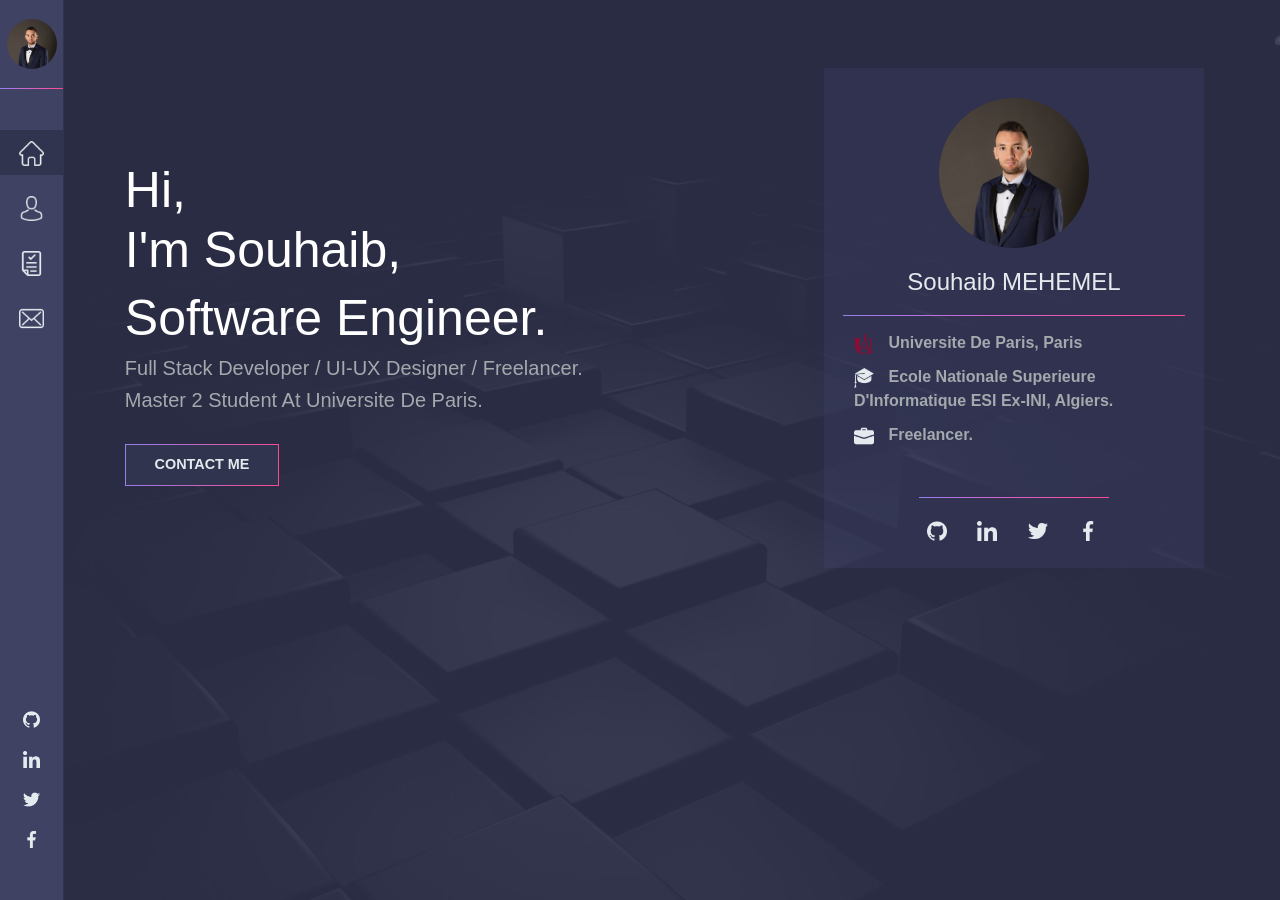
==== index.html @ 2b105e44 "commit new version" ====
<!DOCTYPE html>
<html lang="en">
<head>
    <meta charset="UTF-8">
    <meta name="viewport" content="width=device-width, initial-scale=1, shrink-to-fit=no">
    <title>Souhaib Mehemel</title>
    <link rel = "icon" type = "image/png" href = "/img/icons/www.png">
    <!-- For apple devices -->
    <link rel = "apple-touch-icon" type = "image/png" href = "/img/icons/www.png"/>
    <link rel="stylesheet" href="https://stackpath.bootstrapcdn.com/bootstrap/4.5.0/css/bootstrap.min.css" integrity="sha384-9aIt2nRpC12Uk9gS9baDl411NQApFmC26EwAOH8WgZl5MYYxFfc+NcPb1dKGj7Sk" crossorigin="anonymous">
    <link rel="stylesheet" href="https://stackpath.bootstrapcdn.com/font-awesome/4.7.0/css/font-awesome.min.css"/>
    <link rel="stylesheet" type="text/css" href="css/style.css"/>
    <script type="text/javascript">
        //location.href=location.href+'/#first';
        var currentURL = window.location.pathname+'#home';
        //Redirect to the current URL.
        window.location.href = currentURL;
    </script>
</head>
<body>
<div class="phone_navbar">
    <nav class="navbar navbar-expand-md navbar-dark phone_navbar_container">
        <a href="#home" class="navbar-brand">Souhaib</a>
        <button type="button" class="navbar-toggler" data-toggle="collapse" data-target="#navbarCollapse" style="border-color: #C3C9CD" >
            <span class="navbar-toggler-icon" ></span>
        </button>

        <div class="collapse navbar-collapse" id="navbarCollapse">
            <div class="navbar-nav">
                <a href="#home" class="nav-item nav-link">Home</a>
                <a href="#resume" class="nav-item nav-link">Resume</a>
                <a href="#blog" style="display: none;" class="nav-item nav-link">Blog</a>
                <a href="#contact" class="nav-item nav-link">Contact</a>
            </div>
        </div>
    </nav>
</div>

<div class="nav ">
    <div id="myImage"></div>
    <div class="ligne"></div>
    <ul style="width: 100%">
        <li class="li"><a href="#home"><img src="img/icons/home-run.png" height="25" width="25"><b>HOME</b></a></li>
        <li class="li"><a href="#skills"><img src="img/icons/user.png" height="25" width="25"><b>SKILLS</b></a></li>
        <li class="li"><a href="#resume"><img src="img/icons/resume.png" height="25" width="25"><b>RESUME</b></a></li>
        <li class="li" style="display: none;"><a href="#blog"><img src="img/icons/blog.png" height="25" width="25"><b>BLOG</b></a></li>
        <li class="li"><a href="#contact"><img src="img/icons/mail.png" height="25" width="25"><b>CONTACT</b></a></li>
    </ul>
    <ul id="socialContact">
        <li><img onclick="location.href='https://github.com/SOUHAIBMEHEMEL'" src="img/icons/github-image.png" height="17" width="17"></li>
        <li><img onclick="location.href='https://dz.linkedin.com/in/souhaib-mehemel-0737b2155'" src="img/icons/linkedin.png" height="17" width="17"></li>
        <li><img onclick="location.href='https://twitter.com/SMehemel'" src="img/icons/twitter.png" height="17" width="17"></li>
        <li><img onclick="location.href='https://www.facebook.com/profile.php?id=100007681172673'" src="img/icons/facebook.png" height="17" width="17"></li>
    </ul>
</div>

<div class= 'mycontainer'>
    <section id= 'home'>
        <div class="sectionContainer">
            <div class="container firstRow">
                <div class="row">
                    <div class="col-md-12 col-lg-8 introduction">
                        <h1 style="text-transform:capitalize;">Hi,<br>I'm Souhaib,</h1>
                        <h1 style="text-transform:capitalize;">software engineer.</h1>
                        <h5 style="text-transform:capitalize;">full stack developer / UI-UX designer / freelancer.</h5>
                        <h5 style="text-transform:capitalize;">Master 2 Student at Universite de paris.</h5>
                        <br>
                        <button class="button" onclick="location.href= '#contact'"><b>CONTACT ME</b></button>
                    </div>
                    <div class="col-md-12 col-lg-4 introCard">
                        <div class="introCardContent">
                            <div id="myImage1"></div>
                            <div class="cardRow">
                                <h4 style="text-transform:capitalize; text-align: center;margin-top: 20px;">Souhaib MEHEMEL</h4>
                            </div>
                            <div class="ligne1"></div>
                            <ul style="color: #A3A9AD; text-transform:capitalize; padding-top: 25px; list-style-type: none">
                                <li style="margin-top: 1px"><img src="img/icons/u-paris.png" height="20" width="20">
                                    <b style="margin-left: 10px">Universite De Paris, Paris</b>
                                </li>
                                <li style="margin-top: 10px"><img src="img/icons/university.png" height="20" width="20">
                                    <b style="margin-left: 10px">Ecole Nationale Superieure d'Informatique ESI ex-INI, Algiers.</b>
                                </li>
                                <li style="margin-top: 10px"><img src="img/icons/work.png" height="20" width="20">
                                    <b style="margin-left: 10px">freelancer.</b>
                                </li>
                            </ul>
                            <div class="ligne1" style="position: absolute; bottom: 70px; width: 50%; left: 25%"></div>
                            <div class="contactMe">
                                <div style="width: 200px; margin: auto;">
                                    <div><img onclick="location.href='https://github.com/SOUHAIBMEHEMEL'" class="contacticon" src="img/icons/github-image.png" height="20" width="20"></div>
                                    <div><img onclick="location.href='https://dz.linkedin.com/in/souhaib-mehemel-0737b2155'" class="contacticon" src="img/icons/linkedin.png" height="20" width="20"></div>
                                    <div><img onclick="location.href='https://twitter.com/SMehemel'" class="contacticon" src="img/icons/twitter.png" height="20" width="20"></div>
                                    <div><img onclick="location.href='https://www.facebook.com/profile.php?id=100007681172673'" class="contacticon" src="img/icons/facebook.png" height="20" width="20"></div>
                                </div>
                            </div>
                        </div>
                    </div>
                </div>
            </div>
        </div>
    </section>

    <section id= 'skills'>
        <div class="sectionContainer">
            <div class="skills_animation" style="display: none;">
                <div style="left: 16%; padding-left: 5%; padding-top: 13%">
                    <div class="stage" style="width: 120px; height: 120px;">
                        <div class="webdev cubespinner">
                            <div class="face1"><div></div></div>
                            <div class="face2"><div></div></div>
                            <div class="face3"><div></div></div>
                            <div class="face4"><div></div></div>
                            <div class="face5"><div></div></div>
                            <div class="face6"><div></div></div>
                        </div>
                    </div>
                </div>
                <div style="left: 40%;padding-left: 5%; padding-top: 8%">
                    <div class="stage" style="width: 120px; height: 120px;">
                        <div class="programming_languages cubespinner">
                            <div class="face1"><div></div></div>
                            <div class="face2"><div></div></div>
                            <div class="face3"><div></div></div>
                            <div class="face4"><div></div></div>
                            <div class="face5"><div></div></div>
                            <div class="face6"><div></div></div>
                        </div>
                    </div>
                </div>
                <div style="left: 64%; padding-left: 5%; padding-top: 13%">
                    <div class="stage" style="width: 120px; height: 120px;">
                        <div class="design cubespinner">
                            <div class="face1"><div></div></div>
                            <div class="face2"><div></div></div>
                            <div class="face3"><div></div></div>
                            <div class="face4"><div></div></div>
                            <div class="face5"><div></div></div>
                            <div class="face6"><div></div></div>
                        </div>
                    </div>
                </div>
            </div>
            <div class="wrapper_skills">
                <div class="container_skills" id="c0">
                    <div class="story">
                        <h4>Programming Skills</h4>
                        <div>
                            <ul>
                                <li>
                                    <h6>Mobile App Development</h6>
                                </li>
                                <li>
                                    <img class="img" src="img/languages/java_1.png" height="20" width="20">
                                    <a style="margin-left: 10px">Java</a>
                                </li>
                                <li>
                                    <img src="img/languages/kotlin_1.png" height="20" width="20">
                                    <a style="margin-left: 10px">Kotlin</a>
                                </li>
                                <li>
                                    <img src="img/languages/flutter.png" height="20" width="20">
                                    <a style="margin-left: 10px">Flutter</a>
                                </li>
                                <li>
                                    <h6>Desktop App Development</h6>
                                </li>
                                <li>
                                    <img src="img/languages/java_1.png" height="20" width="20">
                                    <a style="margin-left: 10px">Java/Java EE</a>
                                </li>
                                <li>
                                    <img src="img/languages/electron.png" height="20" width="20">
                                    <a style="margin-left: 10px">Electron FW</a>
                                </li>
                                <li>
                                    <h6>Machine Learning</h6>
                                </li>
                                <li>
                                    <img src="img/languages/python.png" height="20" width="20">
                                    <a style="margin-left: 10px">Python</a>
                                </li>
                                <li>
                                    <img src="img/languages/R_logo.png" height="20" width="20">
                                    <a style="margin-left: 10px">R-language</a>
                                </li>
                                <li>
                                    <h6>Problem Solving</h6>
                                </li>
                                <li>
                                    <img src="img/languages/c.png" height="20" width="20">
                                    <a style="margin-left: 10px">C-language</a>
                                </li>
                            </ul>
                        </div>
                        <div>
                            <ul>
                                <li class="title_h5">
                                    <h6>Frontend</h6>
                                </li>
                                <li>
                                    <img class="img" src="img/icons/star(1).png" height="16" width="16">
                                    <img class="img" src="img/icons/star(1).png" height="16" width="16">
                                    <img class="img" src="img/icons/star(1).png" height="16" width="16">
                                    <img class="img" src="img/icons/star(1).png" height="16" width="16">
                                    <img class="img" src="img/icons/star(2).png" height="16" width="16">
                                </li>
                                <li>
                                    <img class="img" src="img/icons/star(1).png" height="16" width="16">
                                    <img class="img" src="img/icons/star(1).png" height="16" width="16">
                                    <img class="img" src="img/icons/star(1).png" height="16" width="16">
                                    <img class="img" src="img/icons/star(2).png" height="16" width="16">
                                    <img class="img" src="img/icons/star(2).png" height="16" width="16">
                                </li>
                                <li>
                                    <img class="img" src="img/icons/star(1).png" height="16" width="16">
                                    <img class="img" src="img/icons/star(2).png" height="16" width="16">
                                    <img class="img" src="img/icons/star(2).png" height="16" width="16">
                                    <img class="img" src="img/icons/star(2).png" height="16" width="16">
                                    <img class="img" src="img/icons/star(2).png" height="16" width="16">
                                </li>
                                <li class="title_h6">
                                    <h6>Desktop</h6>
                                </li>
                                <li>
                                    <img class="img" src="img/icons/star(1).png" height="16" width="16">
                                    <img class="img" src="img/icons/star(1).png" height="16" width="16">
                                    <img class="img" src="img/icons/star(1).png" height="16" width="16">
                                    <img class="img" src="img/icons/star(1).png" height="16" width="16">
                                    <img class="img" src="img/icons/star(2).png" height="16" width="16">
                                </li>
                                <li>
                                    <img class="img" src="img/icons/star(1).png" height="16" width="16">
                                    <img class="img" src="img/icons/star(1).png" height="16" width="16">
                                    <img class="img" src="img/icons/star(1).png" height="16" width="16">
                                    <img class="img" src="img/icons/star(1).png" height="16" width="16">
                                    <img class="img" src="img/icons/star(2).png" height="16" width="16">
                                </li>
                                <li class="title_h6">
                                    <h6>Backend</h6>
                                </li>
                                <li>
                                    <img class="img" src="img/icons/star(1).png" height="16" width="16">
                                    <img class="img" src="img/icons/star(1).png" height="16" width="16">
                                    <img class="img" src="img/icons/star(1).png" height="16" width="16">
                                    <img class="img" src="img/icons/star(1).png" height="16" width="16">
                                    <img class="img" src="img/icons/star(2).png" height="16" width="16">
                                </li>
                                <li>
                                    <img class="img" src="img/icons/star(1).png" height="16" width="16">
                                    <img class="img" src="img/icons/star(1).png" height="16" width="16">
                                    <img class="img" src="img/icons/star(1).png" height="16" width="16">
                                    <img class="img" src="img/icons/star(2).png" height="16" width="16">
                                    <img class="img" src="img/icons/star(2).png" height="16" width="16">
                                </li>
                                <li class="title_h6">
                                    <h6>Frontend</h6>
                                </li>
                                <li>
                                    <img class="img" src="img/icons/star(1).png" height="16" width="16">
                                    <img class="img" src="img/icons/star(1).png" height="16" width="16">
                                    <img class="img" src="img/icons/star(1).png" height="16" width="16">
                                    <img class="img" src="img/icons/star(1).png" height="16" width="16">
                                    <img class="img" src="img/icons/star(1).png" height="16" width="16">
                                </li>
                            </ul>
                        </div>
                    </div>
                </div>
                <div class="container_skills" id="c1">
                    <div class="story">
                        <h4>DevOps</h4>
                        <div>
                            <ul>
                                <li>
                                    <h6>Unit Tests</h6>
                                </li>
                                <li>
                                    <img class="img" src="img/languages/junit.png" height="20" width="20">
                                    <a style="margin-left: 10px">JUnit</a>
                                </li>
                                <li>
                                    <h6>CI/CD</h6>
                                </li>
                                <li>
                                    <img src="img/icons/github-image.png" height="20" width="20">
                                    <a style="margin-left: 10px">Github</a>
                                </li>
                                <li>
                                    <img src="img/languages/Selenium_Logo.png" height="20" width="20">
                                    <a style="margin-left: 10px">Selenium</a>
                                </li>
                                <li>
                                    <img src="img/languages/jenkins.png" height="20" width="20">
                                    <a style="margin-left: 10px">Jenkins</a>
                                </li>
                            </ul>
                        </div>
                        <div>
                            <ul>
                                <li class="title_h5">
                                    <h6>Frontend</h6>
                                </li>
                                <li>
                                    <img class="img" src="img/icons/star(1).png" height="16" width="16">
                                    <img class="img" src="img/icons/star(1).png" height="16" width="16">
                                    <img class="img" src="img/icons/star(1).png" height="16" width="16">
                                    <img class="img" src="img/icons/star(1).png" height="16" width="16">
                                    <img class="img" src="img/icons/star(2).png" height="16" width="16">
                                </li>
                                <li class="title_h6">
                                    <h6>Frontend</h6>
                                </li>
                                <li>
                                    <img class="img" src="img/icons/star(1).png" height="16" width="16">
                                    <img class="img" src="img/icons/star(1).png" height="16" width="16">
                                    <img class="img" src="img/icons/star(1).png" height="16" width="16">
                                    <img class="img" src="img/icons/star(1).png" height="16" width="16">
                                    <img class="img" src="img/icons/star(2).png" height="16" width="16">
                                </li>
                                <li>
                                    <img class="img" src="img/icons/star(1).png" height="16" width="16">
                                    <img class="img" src="img/icons/star(1).png" height="16" width="16">
                                    <img class="img" src="img/icons/star(2).png" height="16" width="16">
                                    <img class="img" src="img/icons/star(2).png" height="16" width="16">
                                    <img class="img" src="img/icons/star(2).png" height="16" width="16">
                                </li>
                                <li>
                                    <img class="img" src="img/icons/star(1).png" height="16" width="16">
                                    <img class="img" src="img/icons/star(1).png" height="16" width="16">
                                    <img class="img" src="img/icons/star(2).png" height="16" width="16">
                                    <img class="img" src="img/icons/star(2).png" height="16" width="16">
                                    <img class="img" src="img/icons/star(2).png" height="16" width="16">
                                </li>
                            </ul>
                        </div>
                    </div>
                </div>
                <div class="container_skills" id="c2">
                    <div class="story">
                        <h4>Web Development</h4>
                        <div>
                            <ul>
                                <li>
                                    <h5>Frontend</h5>
                                </li>
                                <li>
                                    <img class="img" src="img/languages/html.png" height="20" width="20">
                                    <a style="margin-left: 10px">HTML</a>
                                </li>
                                <li>
                                    <img src="img/languages/CSS3_logo_and_wordmark.svg.png" height="20" width="20">
                                    <a style="margin-left: 10px">CSS</a>
                                </li>
                                <li>
                                    <img src="img/languages/javascript.png" height="20" width="20">
                                    <a style="margin-left: 10px">JavaScript</a>
                                </li>
                                <li>
                                    <h6>Frameworks</h6>
                                </li>
                                <li>
                                    <img src="img/languages/react_1.png" height="20" width="20">
                                    <a style="margin-left: 10px">ReactJs</a>
                                </li>
                                <li class="backend_title">
                                    <h5>Backend</h5>
                                </li>
                                <li>
                                    <img src="img/languages/django.png" height="20" width="20">
                                    <a style="margin-left: 10px">Django</a>
                                </li>
                                <li>
                                    <img src="img/languages/php.png" height="20" width="20">
                                    <a style="margin-left: 10px">PHP/MySQL</a>
                                </li>
                                <li>
                                    <img src="img/languages/firebase.png" height="20" width="20">
                                    <a style="margin-left: 10px">Firebase</a>
                                </li>
                            </ul>
                        </div>
                        <div>
                            <ul>
                                <li class="title_h5">
                                    <h5>Frontend</h5>
                                </li>
                                <li>
                                    <img class="img" src="img/icons/star(1).png" height="16" width="16">
                                    <img class="img" src="img/icons/star(1).png" height="16" width="16">
                                    <img class="img" src="img/icons/star(1).png" height="16" width="16">
                                    <img class="img" src="img/icons/star(1).png" height="16" width="16">
                                    <img class="img" src="img/icons/star(1).png" height="16" width="16">
                                </li>
                                <li>
                                    <img class="img" src="img/icons/star(1).png" height="16" width="16">
                                    <img class="img" src="img/icons/star(1).png" height="16" width="16">
                                    <img class="img" src="img/icons/star(1).png" height="16" width="16">
                                    <img class="img" src="img/icons/star(1).png" height="16" width="16">
                                    <img class="img" src="img/icons/star(1).png" height="16" width="16">
                                </li>
                                <li>
                                    <img class="img" src="img/icons/star(1).png" height="16" width="16">
                                    <img class="img" src="img/icons/star(1).png" height="16" width="16">
                                    <img class="img" src="img/icons/star(1).png" height="16" width="16">
                                    <img class="img" src="img/icons/star(1).png" height="16" width="16">
                                    <img class="img" src="img/icons/star(2).png" height="16" width="16">
                                </li>
                                <li class="title_h6">
                                    <h6>Frontend</h6>
                                </li>
                                <li>
                                    <img class="img" src="img/icons/star(1).png" height="16" width="16">
                                    <img class="img" src="img/icons/star(1).png" height="16" width="16">
                                    <img class="img" src="img/icons/star(1).png" height="16" width="16">
                                    <img class="img" src="img/icons/star(1).png" height="16" width="16">
                                    <img class="img" src="img/icons/star(2).png" height="16" width="16">
                                </li>
                
                                <li class="title_h5 backend_title">
                                    <h5>Backend</h5>
                                </li>
                                <li>
                                    <img class="img" src="img/icons/star(1).png" height="16" width="16">
                                    <img class="img" src="img/icons/star(1).png" height="16" width="16">
                                    <img class="img" src="img/icons/star(1).png" height="16" width="16">
                                    <img class="img" src="img/icons/star(1).png" height="16" width="16">
                                    <img class="img" src="img/icons/star(2).png" height="16" width="16">
                                </li>
                                <li>
                                    <img class="img" src="img/icons/star(1).png" height="16" width="16">
                                    <img class="img" src="img/icons/star(1).png" height="16" width="16">
                                    <img class="img" src="img/icons/star(1).png" height="16" width="16">
                                    <img class="img" src="img/icons/star(2).png" height="16" width="16">
                                    <img class="img" src="img/icons/star(2).png" height="16" width="16">
                                </li>
                                <li>
                                    <img class="img" src="img/icons/star(1).png" height="16" width="16">
                                    <img class="img" src="img/icons/star(1).png" height="16" width="16">
                                    <img class="img" src="img/icons/star(2).png" height="16" width="16">
                                    <img class="img" src="img/icons/star(2).png" height="16" width="16">
                                    <img class="img" src="img/icons/star(2).png" height="16" width="16">
                                </li>
                            </ul>
                        </div>
                    </div>
                </div>
            </div>
        </div>
    </section>

    <section id= 'resume'>
        <div class="sectionContainer">
            <div class="resume">
                <div class="container firstPart">
                    <div class="row myImageContainerParent">
                        <div class="col-md-12 col-lg-3 leftSide myImageContainer">
                            <div id="myImage2" style="margin-top: 35px"></div>
                        </div>
                        <div class="col-md-12 col-lg-9  rightSide">
                            <div class="col-12 shortIntroParent">
                                <div class="col-12" id="shortIntro">
                                    <h1>Souhaib Mehemel</h1>
                                    <h3>Software engineer / full stack developer.</h3>
                                    <p>Ambitious, hard worker and group leader. Motivated to work in professional environment that use agile methods and continious delivery. </p>
                                </div>
                            </div>
                        </div>
                    </div>
                </div>
                <div class="container secondPart">
                    <div class="row">
                        <div class="col-md-12 col-lg-3 leftSide">
                            <div class="col-12">
                                <ul>
                                    <li style="width: 100%">
                                        <h5 style="padding-top: 0">Personal information</h5>
                                    </li>
                                    <div class="ligne3"></div>
                                    <li>
                                        <img src="img/icons/send.png" height="20" width="20">
                                        <b>fs_mehemel@esi.dz</b>
                                    </li>
                                   
                                    <li>
                                        <img src="img/icons/github-image.png" height="20" width="20">
                                        <b>github.com/<br>SOUHAIBMEHEMEL</b>
                                    </li>
                                    <li>
                                        <img src="img/icons/linkedin.png" height="20" width="20">
                                        <b>linkedin.com/in/<br>souhaibmehemel- 0737b2155</b>
                                    </li>
                                    <li>
                                        <img src="img/icons/twitter.png" height="20" width="20">
                                        <b>https://twitter.com/<br>SMehemel</b>
                                    </li>
                                </ul>
                            </div>

                            <div id="competencies"  class="col-12">
                                <ul>
                                    <li style="width: 100%">
                                        <h5 style="padding-top: 0">Competencies</h5>
                                    </li>
                                    <div class="ligne3"></div>
                                    <li>
                                        <img class="competencies_star" style="margin-top: 2px" src="img/icons/star(1).png" height="16" width="16">
                                        <img class="competencies_star" style="margin-top: 2px" src="img/icons/star(1).png" height="16" width="16">
                                        <img class="competencies_star" style="margin-top: 2px" src="img/icons/star(1).png" height="16" width="16">
                                        <img class="competencies_star" style="margin-top: 2px" src="img/icons/star(1).png" height="16" width="16">
                                        <img class="competencies_star" style="margin-top: 2px" src="img/icons/star(1).png" height="16" width="16">
                                        <b>HTML5, CSS3, Bootstrap, ReactJs.</b>
                                    </li>
                                    <li>
                                        <img class="competencies_star" style="margin-top: 2px" src="img/icons/star(2).png" height="16" width="16">
                                        <img class="competencies_star" style="margin-top: 2px" src="img/icons/star(1).png" height="16" width="16">
                                        <img class="competencies_star" style="margin-top: 2px" src="img/icons/star(1).png" height="16" width="16">
                                        <img class="competencies_star" style="margin-top: 2px" src="img/icons/star(1).png" height="16" width="16">
                                        <img class="competencies_star" style="margin-top: 2px" src="img/icons/star(1).png" height="16" width="16">
                                        <b>Javascript, PHP, Python, R, JAVA, Kotlin, C.</b>
                                    </li>
                                    <li>
                                        <img class="competencies_star" style="margin-top: 2px" src="img/icons/star(2).png" height="16" width="16">
                                        <img class="competencies_star" style="margin-top: 2px" src="img/icons/star(2).png" height="16" width="16">
                                        <img class="competencies_star" style="margin-top: 2px" src="img/icons/star(1).png" height="16" width="16">
                                        <img class="competencies_star" style="margin-top: 2px" src="img/icons/star(1).png" height="16" width="16">
                                        <img class="competencies_star" style="margin-top: 2px" src="img/icons/star(1).png" height="16" width="16">
                                        <b>Mobile App Development.</b>
                                    </li>
                                    <li>
                                        <img class="competencies_star" style="margin-top: 2px" src="img/icons/star(2).png" height="16" width="16">
                                        <img class="competencies_star" style="margin-top: 2px" src="img/icons/star(1).png" height="16" width="16">
                                        <img class="competencies_star" style="margin-top: 2px" src="img/icons/star(1).png" height="16" width="16">
                                        <img class="competencies_star" style="margin-top: 2px" src="img/icons/star(1).png" height="16" width="16">
                                        <img class="competencies_star" style="margin-top: 2px" src="img/icons/star(1).png" height="16" width="16">
                                        <b>Elasticsearch.</b>
                                    </li>
                                    <li>
                                        <img class="competencies_star" style="margin-top: 2px" src="img/icons/star(2).png" height="16" width="16">
                                        <img class="competencies_star" style="margin-top: 2px" src="img/icons/star(1).png" height="16" width="16">
                                        <img class="competencies_star" style="margin-top: 2px" src="img/icons/star(1).png" height="16" width="16">
                                        <img class="competencies_star" style="margin-top: 2px" src="img/icons/star(1).png" height="16" width="16">
                                        <img class="competencies_star" style="margin-top: 2px" src="img/icons/star(1).png" height="16" width="16">
                                        <b>AppSearch.</b>
                                    </li>
                                    <li>
                                        <img class="competencies_star" style="margin-top: 2px" src="img/icons/star(2).png" height="16" width="16">
                                        <img class="competencies_star" style="margin-top: 2px" src="img/icons/star(2).png" height="16" width="16">
                                        <img class="competencies_star" style="margin-top: 2px" src="img/icons/star(1).png" height="16" width="16">
                                        <img class="competencies_star" style="margin-top: 2px" src="img/icons/star(1).png" height="16" width="16">
                                        <img class="competencies_star" style="margin-top: 2px" src="img/icons/star(1).png" height="16" width="16">
                                        <b>Machine Learning.</b>
                                    </li>
                                    <li>
                                        <img class="competencies_star" style="margin-top: 2px" src="img/icons/star(2).png" height="16" width="16">
                                        <img class="competencies_star" style="margin-top: 2px" src="img/icons/star(2).png" height="16" width="16">
                                        <img class="competencies_star" style="margin-top: 2px" src="img/icons/star(1).png" height="16" width="16">
                                        <img class="competencies_star" style="margin-top: 2px" src="img/icons/star(1).png" height="16" width="16">
                                        <img class="competencies_star" style="margin-top: 2px" src="img/icons/star(1).png" height="16" width="16">
                                        <b>NLP.</b>
                                    </li>
                                    <li>
                                        <img class="competencies_star" style="margin-top: 2px" src="img/icons/star(2).png" height="16" width="16">
                                        <img class="competencies_star" style="margin-top: 2px" src="img/icons/star(1).png" height="16" width="16">
                                        <img class="competencies_star" style="margin-top: 2px" src="img/icons/star(1).png" height="16" width="16">
                                        <img class="competencies_star" style="margin-top: 2px" src="img/icons/star(1).png" height="16" width="16">
                                        <img class="competencies_star" style="margin-top: 2px" src="img/icons/star(1).png" height="16" width="16">
                                        <b>Git/Github.</b>
                                    </li>
                                    <li>
                                        <img class="competencies_star" style="margin-top: 2px" src="img/icons/star(2).png" height="16" width="16">
                                        <img class="competencies_star" style="margin-top: 2px" src="img/icons/star(2).png" height="16" width="16">
                                        <img class="competencies_star" style="margin-top: 2px" src="img/icons/star(1).png" height="16" width="16">
                                        <img class="competencies_star" style="margin-top: 2px" src="img/icons/star(1).png" height="16" width="16">
                                        <img class="competencies_star" style="margin-top: 2px" src="img/icons/star(1).png" height="16" width="16">
                                        <b>DevOps, CI/CD (Continious integration and delivery)</b>
                                    </li>
                                    <li>
                                        <img class="competencies_star" style="margin-top: 2px" src="img/icons/star(2).png" height="16" width="16">
                                        <img class="competencies_star" style="margin-top: 2px" src="img/icons/star(2).png" height="16" width="16">
                                        <img class="competencies_star" style="margin-top: 2px" src="img/icons/star(1).png" height="16" width="16">
                                        <img class="competencies_star" style="margin-top: 2px" src="img/icons/star(1).png" height="16" width="16">
                                        <img class="competencies_star" style="margin-top: 2px" src="img/icons/star(1).png" height="16" width="16">
                                        <b>Oracle, MySql.</b>
                                    </li>
                                    <li>
                                        <img class="competencies_star" style="margin-top: 2px" src="img/icons/star(2).png" height="16" width="16">
                                        <img class="competencies_star" style="margin-top: 2px" src="img/icons/star(1).png" height="16" width="16">
                                        <img class="competencies_star" style="margin-top: 2px" src="img/icons/star(1).png" height="16" width="16">
                                        <img class="competencies_star" style="margin-top: 2px" src="img/icons/star(1).png" height="16" width="16">
                                        <img class="competencies_star" style="margin-top: 2px" src="img/icons/star(1).png" height="16" width="16">
                                        <b>Agile Methods.</b>
                                    </li>
                                    <li>
                                        <img class="competencies_star" style="margin-top: 2px" src="img/icons/star(2).png" height="16" width="16">
                                        <img class="competencies_star" style="margin-top: 2px" src="img/icons/star(1).png" height="16" width="16">
                                        <img class="competencies_star" style="margin-top: 2px" src="img/icons/star(1).png" height="16" width="16">
                                        <img class="competencies_star" style="margin-top: 2px" src="img/icons/star(1).png" height="16" width="16">
                                        <img class="competencies_star" style="margin-top: 2px" src="img/icons/star(1).png" height="16" width="16">
                                        <b>UML, Design Patterns.</b>
                                    </li>
                                    <li>
                                        <img class="competencies_star" style="margin-top: 2px" src="img/icons/star(2).png" height="16" width="16">
                                        <img class="competencies_star" style="margin-top: 2px" src="img/icons/star(1).png" height="16" width="16">
                                        <img class="competencies_star" style="margin-top: 2px" src="img/icons/star(1).png" height="16" width="16">
                                        <img class="competencies_star" style="margin-top: 2px" src="img/icons/star(1).png" height="16" width="16">
                                        <img class="competencies_star" style="margin-top: 2px" src="img/icons/star(1).png" height="16" width="16">
                                        <b>UI/UX Design.</b>
                                    </li>
                                    <li>
                                        <img class="competencies_star" style="margin-top: 2px" src="img/icons/star(2).png" height="16" width="16">
                                        <img class="competencies_star" style="margin-top: 2px" src="img/icons/star(1).png" height="16" width="16">
                                        <img class="competencies_star" style="margin-top: 2px" src="img/icons/star(1).png" height="16" width="16">
                                        <img class="competencies_star" style="margin-top: 2px" src="img/icons/star(1).png" height="16" width="16">
                                        <img class="competencies_star" style="margin-top: 2px" src="img/icons/star(1).png" height="16" width="16">
                                        <b>Graphic Design.</b>
                                    </li>
                                    <li>
                                        <img class="competencies_star" style="margin-top: 2px" src="img/icons/star(2).png" height="16" width="16">
                                        <img class="competencies_star" style="margin-top: 2px" src="img/icons/star(1).png" height="16" width="16">
                                        <img class="competencies_star" style="margin-top: 2px" src="img/icons/star(1).png" height="16" width="16">
                                        <img class="competencies_star" style="margin-top: 2px" src="img/icons/star(1).png" height="16" width="16">
                                        <img class="competencies_star" style="margin-top: 2px" src="img/icons/star(1).png" height="16" width="16">
                                        <b>Logo Design.</b>
                                    </li>
                                </ul>
                            </div>
                            <div id="languages"  class="col-12">
                                <ul>
                                    <li style="width: 100%">
                                        <h5 style="padding-top: 0">Languages</h5>
                                    </li>
                                    <div class="ligne3"></div>
                                    <li>
                                        <img class="competencies_star" style="margin-top: 2px" src="img/icons/star(1).png" height="16" width="16">
                                        <img class="competencies_star" style="margin-top: 2px" src="img/icons/star(1).png" height="16" width="16">
                                        <img class="competencies_star" style="margin-top: 2px" src="img/icons/star(1).png" height="16" width="16">
                                        <img class="competencies_star" style="margin-top: 2px" src="img/icons/star(1).png" height="16" width="16">
                                        <img class="competencies_star" style="margin-top: 2px" src="img/icons/star(1).png" height="16" width="16">
                                        <b>Arabic</b>
                                    </li>
                                    <li>
                                        <img class="competencies_star" style="margin-top: 2px" src="img/icons/star(2).png" height="16" width="16">
                                        <img class="competencies_star" style="margin-top: 2px" src="img/icons/star(1).png" height="16" width="16">
                                        <img class="competencies_star" style="margin-top: 2px" src="img/icons/star(1).png" height="16" width="16">
                                        <img class="competencies_star" style="margin-top: 2px" src="img/icons/star(1).png" height="16" width="16">
                                        <img class="competencies_star" style="margin-top: 2px" src="img/icons/star(1).png" height="16" width="16">
                                        <b>English</b>
                                    </li>
                                    <li>
                                        <img class="competencies_star" style="margin-top: 2px" src="img/icons/star(2).png" height="16" width="16">
                                        <img class="competencies_star" style="margin-top: 2px" src="img/icons/star(2).png" height="16" width="16">
                                        <img class="competencies_star" style="margin-top: 2px" src="img/icons/star(2).png" height="16" width="16">
                                        <img class="competencies_star" style="margin-top: 2px" src="img/icons/star(1).png" height="16" width="16">
                                        <img class="competencies_star" style="margin-top: 2px" src="img/icons/star(1).png" height="16" width="16">
                                        <b>German</b>
                                    </li>
                                    <li>
                                        <img class="competencies_star" style="margin-top: 2px" src="img/icons/star(2).png" height="16" width="16">
                                        <img class="competencies_star" style="margin-top: 2px" src="img/icons/star(1).png" height="16" width="16">
                                        <img class="competencies_star" style="margin-top: 2px" src="img/icons/star(1).png" height="16" width="16">
                                        <img class="competencies_star" style="margin-top: 2px" src="img/icons/star(1).png" height="16" width="16">
                                        <img class="competencies_star" style="margin-top: 2px" src="img/icons/star(1).png" height="16" width="16">
                                        <b>French</b>
                                    </li>
                                </ul>
                            </div>
                            <div id="interests"  class="col-12">
                                <ul>
                                    <li style="width: 100%">
                                        <h5 style="padding-top: 0">Interests</h5>
                                    </li>
                                    <div class="ligne3"></div>
                                    <li>
                                       <b>Travelling, Reading.</b>
                                    </li>
                                </ul>
                            </div>

                        </div>
                        <div class="col-md-12 col-lg-9 rightSide">
                            <div class="col-12">
                                <div class="col-12">
                                    <h3>professional experience</h3>
                                    <div class="ligne2"></div>

                                    <h5>software engineer / full stack developer</h5>
                                    <h6 class="locationAndDate">From home</h6>
                                    <img class="locationAndDate" src="img/icons/pin.png" height="16" width="16">
                                    <h6 class="locationAndDate">07/2019 - Present &nbsp;&nbsp;&nbsp;&nbsp;&nbsp;&nbsp;</h6>
                                    <img class="locationAndDate" src="img/icons/calendar.png" height="16" width="16">
                                    <h6>Freelance</h6>
                                    <img class="locationAndDate1 locationAndDate1_img" src="img/icons/calendar.png" height="16" width="16">
                                    <h6 class="locationAndDate1">07/2019 - Present &nbsp;&nbsp;&nbsp;&nbsp;&nbsp;&nbsp;</h6>
                                    <img class="locationAndDate1 locationAndDate1_img" src="img/icons/pin.png" height="16" width="16">
                                    <h6 class="locationAndDate1">From home</h6>

                                    <h5>Final Year Internship</h5>
                                    <h6 class="locationAndDate">Algiers</h6>
                                    <img class="locationAndDate" src="img/icons/pin.png" height="16" width="16">
                                    <h6 class="locationAndDate">09/2020 - 09/2021 &nbsp;&nbsp;&nbsp;&nbsp;&nbsp;&nbsp;</h6>
                                    <img class="locationAndDate" src="img/icons/calendar.png" height="16" width="16">
                                    <h6>Laboratory LCSI - ESI</h6>
                                    <img class="locationAndDate1 locationAndDate1_img" src="img/icons/calendar.png" height="16" width="16">
                                    <h6 class="locationAndDate1">07/2019 - Present &nbsp;&nbsp;&nbsp;&nbsp;&nbsp;&nbsp;</h6>
                                    <img class="locationAndDate1 locationAndDate1_img" src="img/icons/pin.png" height="16" width="16">
                                    <h6 class="locationAndDate1">From home</h6>

                                    <h5>Network administration trainer</h5>
                                    <h6 class="locationAndDate">Bordj B.A. &nbsp;&nbsp;</h6>
                                    <img class="locationAndDate" src="img/icons/pin.png" height="16" width="16">
                                    <h6 class="locationAndDate">08/2019 - 10/2019 &nbsp;&nbsp;&nbsp;&nbsp;&nbsp;&nbsp;</h6>
                                    <img class="locationAndDate" src="img/icons/calendar.png" height="16" width="16">
                                    <h6>Condor Electronics</h6>
                                    <img class="locationAndDate1 locationAndDate1_img" src="img/icons/calendar.png" height="16" width="16">
                                    <h6 class="locationAndDate1">08/2019 - 10/2019 &nbsp;&nbsp;&nbsp;&nbsp;&nbsp;&nbsp;</h6>
                                    <img class="locationAndDate1 locationAndDate1_img" src="img/icons/pin.png" height="16" width="16">
                                    <h6 class="locationAndDate1">Bordj B.A. &nbsp;&nbsp;</h6>
                                </div>
                                
                                <div class="col-12">
                                    <h3>Project and realisations</h3>
                                    <div class="ligne2"></div>

                                    <h5>Quanoun-tech 3.0, Semantic search engine for legal documents</h5>
                                    <h6 class="locationAndDate">09/2021 &nbsp;&nbsp;&nbsp;&nbsp;&nbsp;&nbsp;</h6>
                                    <img class="locationAndDate" src="img/icons/calendar.png" height="16" width="16">
                                    <h6>Realised in final year study internship 09-2020/09-2021.</h6>
                                    <img class="locationAndDate1 locationAndDate1_img" src="img/icons/calendar.png" height="16" width="16">
                                    <h6 class="locationAndDate1">09/2018 &nbsp;&nbsp;&nbsp;&nbsp;&nbsp;&nbsp;</h6>


                                    <h5>Fast Service algeria Project</h5>
                                    <h6 class="locationAndDate">09/2018 &nbsp;&nbsp;&nbsp;&nbsp;&nbsp;&nbsp;</h6>
                                    <img class="locationAndDate" src="img/icons/calendar.png" height="16" width="16">
                                    <h6>Realised in World Summit Awards -WSA- Participation in 2018.</h6>
                                    <img class="locationAndDate1 locationAndDate1_img" src="img/icons/calendar.png" height="16" width="16">
                                    <h6 class="locationAndDate1">09/2018 &nbsp;&nbsp;&nbsp;&nbsp;&nbsp;&nbsp;</h6>

                                    <h5>Start Hack Preselection Challenge 2019</h5>
                                    <h6 class="locationAndDate">01/2019 &nbsp;&nbsp;&nbsp;&nbsp;&nbsp;&nbsp;</h6>
                                    <img class="locationAndDate" src="img/icons/calendar.png" height="16" width="16">
                                    <h6>Realised in order to participate for Start Hack 2019.</h6>
                                    <img class="locationAndDate1 locationAndDate1_img" src="img/icons/calendar.png" height="16" width="16">
                                    <h6 class="locationAndDate1">01/2019 &nbsp;&nbsp;&nbsp;&nbsp;&nbsp;&nbsp;</h6>
                                    <a href="https://github.com/SOUHAIBMEHEMEL/STARTHACK2019_CHALLENGE.git">Visit Project Here
                                        <img style="opacity: 60%" src="img/icons/link.png" height="14" width="14">
                                    </a>
                                </div>

                                <div class="col-12">
                                    <h3>academic experience</h3>
                                    <div class="ligne2"></div>

                                    <h5>covid-Watch web app project</h5>
                                    <h6 class="locationAndDate">Algiers &nbsp;&nbsp;&nbsp;&nbsp;&nbsp;&nbsp;&nbsp;</h6>
                                    <img class="locationAndDate" src="img/icons/pin.png" height="16" width="16">
                                    <h6 class="locationAndDate">02/2020 - 06/2020 &nbsp;&nbsp;&nbsp;&nbsp;&nbsp;&nbsp;</h6>
                                    <img class="locationAndDate" src="img/icons/calendar.png" height="16" width="16">
                                    <h6>Higher school of computer science ESI ex-INI</h6>
                                    <img class="locationAndDate1 locationAndDate1_img" src="img/icons/calendar.png" height="16" width="16">
                                    <h6 class="locationAndDate1">02/2020 - 06/2020 &nbsp;&nbsp;&nbsp;&nbsp;&nbsp;&nbsp;</h6>
                                    <img class="locationAndDate1 locationAndDate1_img" src="img/icons/pin.png" height="16" width="16">
                                    <h6 class="locationAndDate1">Algiers &nbsp;&nbsp;&nbsp;&nbsp;&nbsp;&nbsp;&nbsp;</h6>
                                    <a href="https://github.com/SOUHAIBMEHEMEL/CoronaWatchDashboard">Visit Project Here
                                        <img style="opacity: 60%" src="img/icons/link.png" height="14" width="14">
                                    </a>
                                    
                                    <h5>Traduction Platform web project</h5>
                                    <h6 class="locationAndDate">Algiers &nbsp;&nbsp;&nbsp;&nbsp;&nbsp;&nbsp;&nbsp;</h6>
                                    <img class="locationAndDate" src="img/icons/pin.png" height="16" width="16">
                                    <h6 class="locationAndDate">12/2019 - 02/2020 &nbsp;&nbsp;&nbsp;&nbsp;&nbsp;&nbsp;</h6>
                                    <img class="locationAndDate" src="img/icons/calendar.png" height="16" width="16">
                                    <h6>Higher school of computer science ESI ex-INI</h6>
                                    <img class="locationAndDate1 locationAndDate1_img" src="img/icons/calendar.png" height="16" width="16">
                                    <h6 class="locationAndDate1">12/2019 - 02/2020 &nbsp;&nbsp;&nbsp;&nbsp;&nbsp;&nbsp;&nbsp;&nbsp;</h6>
                                    <img class="locationAndDate1 locationAndDate1_img" src="img/icons/pin.png" height="16" width="16">
                                    <h6 class="locationAndDate1">Algiers &nbsp;&nbsp;&nbsp;</h6>
                                    <a href="https://github.com/SOUHAIBMEHEMEL/Traduction_Platform.git">Visit Project Here
                                        <img style="opacity: 60%" src="img/icons/link.png" height="14" width="14">
                                    </a>

                                    <h5>trafic project team manager</h5>
                                    <h6 class="locationAndDate">Algiers &nbsp;&nbsp;&nbsp;&nbsp;&nbsp;&nbsp;&nbsp;</h6>
                                    <img class="locationAndDate" src="img/icons/pin.png" height="16" width="16">
                                    <h6 class="locationAndDate">05/2019 - 09/2019 &nbsp;&nbsp;&nbsp;&nbsp;&nbsp;&nbsp;</h6>
                                    <img class="locationAndDate" src="img/icons/calendar.png" height="16" width="16">
                                    <h6>Higher school of computer science ESI ex-INI</h6>
                                    <img class="locationAndDate1 locationAndDate1_img" src="img/icons/calendar.png" height="16" width="16">
                                    <h6 class="locationAndDate1">05/2019 - 09/2019 &nbsp;&nbsp;&nbsp;&nbsp;&nbsp;&nbsp;&nbsp;&nbsp;</h6>
                                    <img class="locationAndDate1 locationAndDate1_img" src="img/icons/pin.png" height="16" width="16">
                                    <h6 class="locationAndDate1">Algiers &nbsp;&nbsp;&nbsp;&nbsp;&nbsp;&nbsp;&nbsp;</h6>

                                    <h5>Tetris game app project team manager </h5>
                                    <h6 class="locationAndDate">Algiers &nbsp;&nbsp;&nbsp;&nbsp;&nbsp;&nbsp;&nbsp;</h6>
                                    <img class="locationAndDate" src="img/icons/pin.png" height="16" width="16">
                                    <h6 class="locationAndDate">01/2018 - 05/2018 &nbsp;&nbsp;&nbsp;&nbsp;&nbsp;&nbsp;</h6>
                                    <img class="locationAndDate" src="img/icons/calendar.png" height="16" width="16">
                                    <h6>Higher school of computer science ESI ex-INI</h6>
                                    <img class="locationAndDate1 locationAndDate1_img" src="img/icons/calendar.png" height="16" width="16">
                                    <h6 class="locationAndDate1">01/2018 - 05/2018 &nbsp;&nbsp;&nbsp;&nbsp;&nbsp;&nbsp;&nbsp;&nbsp;&nbsp;</h6>
                                    <img class="locationAndDate1 locationAndDate1_img" src="img/icons/pin.png" height="16" width="16">
                                    <h6 class="locationAndDate1">Algiers &nbsp;&nbsp;</h6>
                                    <a href="https://github.com/SOUHAIBMEHEMEL/TetrisGame.git">Visit Project Here
                                        <img style="opacity: 60%" src="img/icons/link.png" height="14" width="14">
                                    </a>
                                </div>

                                <div class="col-12">
                                    <h3>Educational Background</h3>
                                    <div class="ligne2"></div>

                                    <h5>University</h5>
                                    <h6 class="locationAndDate">Paris &nbsp;&nbsp;&nbsp;&nbsp;&nbsp;&nbsp;&nbsp;</h6>
                                    <img class="locationAndDate" src="img/icons/pin.png" height="16" width="16">
                                    <h6 class="locationAndDate">09/2021 - Present &nbsp;&nbsp;&nbsp;&nbsp;&nbsp;&nbsp;</h6>
                                    <img class="locationAndDate" src="img/icons/calendar.png" height="16" width="16">
                                    <h6>University of Paris</h6>
                                    <img class="locationAndDate1 locationAndDate1_img" src="img/icons/calendar.png" height="16" width="16">
                                    <h6 class="locationAndDate1">09/2021 - Present &nbsp;&nbsp;&nbsp;&nbsp;&nbsp;&nbsp;&nbsp;&nbsp;&nbsp;</h6>
                                    <img class="locationAndDate1 locationAndDate1_img" src="img/icons/pin.png" height="16" width="16">
                                    <h6 class="locationAndDate1">Paris &nbsp;&nbsp;&nbsp;&nbsp;&nbsp;</h6>

                                    <h5>University</h5>
                                    <h6 class="locationAndDate">Algiers &nbsp;&nbsp;&nbsp;&nbsp;&nbsp;&nbsp;&nbsp;</h6>
                                    <img class="locationAndDate" src="img/icons/pin.png" height="16" width="16">
                                    <h6 class="locationAndDate">09/2015 - 09/2021 &nbsp;&nbsp;&nbsp;&nbsp;&nbsp;&nbsp;</h6>
                                    <img class="locationAndDate" src="img/icons/calendar.png" height="16" width="16">
                                    <h6>Higher school of computer science ESI ex-INI</h6>
                                    <img class="locationAndDate1 locationAndDate1_img" src="img/icons/calendar.png" height="16" width="16">
                                    <h6 class="locationAndDate1">09/2015 - 09/2021 &nbsp;&nbsp;&nbsp;&nbsp;&nbsp;&nbsp;&nbsp;&nbsp;&nbsp;</h6>
                                    <img class="locationAndDate1 locationAndDate1_img" src="img/icons/pin.png" height="16" width="16">
                                    <h6 class="locationAndDate1">Algiers &nbsp;&nbsp;&nbsp;&nbsp;&nbsp;</h6>
                                    <h6>State engineer in computer science with mention very good</h6>
                                    <h6>Master 2 in computer science with mention very good</h6>

                                    <h5>Secondary school</h5>
                                    <h6 class="locationAndDate">Bordj B.A. &nbsp;&nbsp;</h6>
                                    <img class="locationAndDate" src="img/icons/pin.png" height="16" width="16">
                                    <h6 class="locationAndDate">09/2012 - 07/2015 &nbsp;&nbsp;&nbsp;&nbsp;&nbsp;&nbsp;</h6>
                                    <img class="locationAndDate" src="img/icons/calendar.png" height="16" width="16">
                                    <h6>Belmihoub Abderrahmane secondary school</h6>
                                    <img class="locationAndDate1 locationAndDate1_img" src="img/icons/calendar.png" height="16" width="16">
                                    <h6 class="locationAndDate1">09/2012 - 07/2015 &nbsp;&nbsp;&nbsp;&nbsp;&nbsp;&nbsp;</h6>
                                    <img class="locationAndDate1 locationAndDate1_img" src="img/icons/pin.png" height="16" width="16">
                                    <h6 class="locationAndDate1">Bordj B.A. &nbsp;&nbsp;</h6>
                                </div>
                                <div class="col-12">
                                    <h3>Official certificates</h3>
                                    <div class="ligne2"></div>

                                    <h5>TC (Test de Connaissance en Francais)</h5>
                                    <h6 class="locationAndDate">02/2021 &nbsp;&nbsp;&nbsp;&nbsp;&nbsp;</h6>
                                    <img class="locationAndDate locationAndDate1_img" src="img/icons/calendar.png" height="16" width="16">
                                    <h6>Offered by Institut Francais Constantine (C1-LEVEL)</h6>

                                    <h5>One Million Arab Coders - Android Track</h5>
                                    <h6 class="locationAndDate">10/2018 &nbsp;&nbsp;&nbsp;&nbsp;&nbsp;&nbsp;</h6>
                                    <img class="locationAndDate" src="img/icons/calendar.png" height="16" width="16">
                                    <h6>Offered by Udacity in paternship with Google</h6>
                                    <img class="locationAndDate1 locationAndDate1_img" src="img/icons/calendar.png" height="16" width="16">
                                    <h6 class="locationAndDate1">10/2018 &nbsp;&nbsp;&nbsp;&nbsp;&nbsp;&nbsp;</h6>

                                    <h5>Google Digital Marketing Certificate</h5>
                                    <h6 class="locationAndDate">09/2018 &nbsp;&nbsp;&nbsp;&nbsp;&nbsp;</h6>
                                    <img class="locationAndDate locationAndDate1_img" src="img/icons/calendar.png" height="16" width="16">
                                    <h6>Offered by Google</h6>
                                    <img class="locationAndDate1 locationAndDate1_img" src="img/icons/calendar.png" height="16" width="16">
                                    <h6 class="locationAndDate1">09/2018 &nbsp;&nbsp;&nbsp;&nbsp;&nbsp;</h6>

                                    <h5>International english language testing system (IELTS)</h5>
                                    <h6 class="locationAndDate">04/2017 &nbsp;&nbsp;&nbsp;&nbsp;&nbsp;</h6>
                                    <img class="locationAndDate locationAndDate1_img" src="img/icons/calendar.png" height="16" width="16">
                                    <h6>Offered by British Council (B2-LEVEL)</h6>
                                    
                                </div>
                            </div>
                        </div>
                    </div>
                </div>
            </div>
        </div>
    </section>

    <section id= 'blog' style="display: none;">
        <div class="sectionContainer">
            <div class="row">
                <div class="col-6 col-sm-3" style="background-color: #F94A8E; z-index: 9999;">
                    <div class="blogCard col-md-12">
                        <div class="col-12 col-md-12">
                            <h3>Microsoft Imagine Cup</h3>
                            <p>It is a great opportunity for you to realise your ideas and exchange experience with people from all around the world. Build your team and join the competition now !! </p>
                            <p><a href="https://imaginecup.microsoft.com/" style="color: #F94A8E">Register Here</a></p>
                        </div>
                    </div>
                </div>
                <div class="col-6 col-sm-3" style="background-color: #F94A8E; z-index: 9999;">
                    <div class="blogCard col-md-12">
                        <div class="col-12 col-md-12">
                            <h3>Microsoft Imagine Cup</h3>
                            <p>It is a great opportunity for you to realise your ideas and exchange experience with people from all around the world. Build your team and join the competition now !! </p>
                            <p><a href="https://imaginecup.microsoft.com/" style="color: #F94A8E">Register Here</a></p>
                        </div>
                    </div>
                </div>  
                <div class="col-6 col-sm-3" style="background-color: #F94A8E; z-index: 9999;">.col-6 .col-sm-3</div>
                <div class="col-6 col-sm-3" style="background-color: aliceblue;">.col-6 .col-sm-3</div>
            </div>
            <div class="container">
                <div class="blogCard col-md-4">
                    <div class="col-12 col-md-12">
                        <h3>Microsoft Imagine Cup</h3>
                        <p>It is a great opportunity for you to realise your ideas and exchange experience with people from all around the world. Build your team and join the competition now !! </p>
                        <p><a href="https://imaginecup.microsoft.com/" style="color: #F94A8E">Register Here</a></p>
                    </div>
                </div>
                <div class="blogCard col-md-4">
                    <div class="col-12 col-md-12">
                        <h3>Microsoft Imagine Cup</h3>
                        <p>It is a great opportunity for you to realise your ideas and exchange experience with people from all around the world. Build your team and join the competition now !! </p>
                        <p><a href="https://imaginecup.microsoft.com/" style="color: #F94A8E">Register Here</a></p>
                    </div>
                </div>
            </div>
        </div>
    </section>

    <section id= 'contact'>
        <div class="sectionContainer section4">
            <button id="mailBtn"><b style="margin-left: 25px">MAIL ME</b></button>
            <div id="mailIcon"><img src="img/icons/mail.png" height="24" width="24"></div>
            <div id="contactmeContainer0" class="contactmeContainer">
                <ul>
                    <li>
                        <a href="https://dz.linkedin.com/in/souhaib-mehemel-0737b2155">
                            <span></span>
                            <span></span>
                            <span></span>
                            <span></span>
                            <span class="fa fa-linkedin"></span>
                        </a>
                    </li>
                </ul>
            </div>
            <div id="contactmeContainer1" class="contactmeContainer">
                <ul>
                    <li>
                        <a href="https://github.com/SOUHAIBMEHEMEL">
                            <span></span>
                            <span></span>
                            <span></span>
                            <span></span>
                            <span class="fa fa-github"></span>
                        </a>
                    </li>
                    <li>
                        <a href="#">
                            <span></span>
                            <span></span>
                            <span></span>
                            <span></span>
                            <span class="fa fa-whatsapp"></span>
                        </a>
                    </li>
                    <li>
                        <a href="https://www.instagram.com/sohaibmehemel/">
                            <span></span>
                            <span></span>
                            <span></span>
                            <span></span>
                            <span class="fa fa-instagram"></span>
                        </a>
                    </li>
                    <li>
                        <a href="https://www.facebook.com/profile.php?id=100007681172673">
                            <span></span>
                            <span></span>
                            <span></span>
                            <span></span>
                            <span class="fa fa-facebook"></span>
                        </a>
                    </li>
                </ul>
            </div>
            <div id="contactmeContainer2" class="contactmeContainer">
                <ul>
                    <li>
                        <a href="https://github.com/SOUHAIBMEHEMEL">
                            <span></span>
                            <span></span>
                            <span></span>
                            <span></span>
                            <span class="fa fa-github"></span>
                        </a>
                    </li>
                    <li>
                        <a href="https://dz.linkedin.com/in/souhaib-mehemel-0737b2155">
                            <span></span>
                            <span></span>
                            <span></span>
                            <span></span>
                            <span class="fa fa-linkedin"></span>
                        </a>
                    </li>
                    <li>
                        <a href="https://twitter.com/SMehemel">
                            <span></span>
                            <span></span>
                            <span></span>
                            <span></span>
                            <span class="fa fa-twitter"></span>
                        </a>
                    </li>
                    <li>
                        <a href="https://www.facebook.com/profile.php?id=100007681172673">
                            <span></span>
                            <span></span>
                            <span></span>
                            <span></span>
                            <span class="fa fa-facebook"></span>
                        </a>
                    </li>
                </ul>
            </div>
            <div id="contactmeContainer3" class="contactmeContainer">
                <ul>
                    <li>
                        <a href="https://www.facebook.com/profile.php?id=100007681172673">
                            <span></span>
                            <span></span>
                            <span></span>
                            <span></span>
                            <span class="fa fa-facebook"></span>
                        </a>
                    </li>
                    <li>
                        <a href="https://dz.linkedin.com/in/souhaib-mehemel-0737b2155">
                            <span></span>
                            <span></span>
                            <span></span>
                            <span></span>
                            <span class="fa fa-linkedin"></span>
                        </a>
                    </li>
                    <li>
                        <a href="https://github.com/SOUHAIBMEHEMEL">
                            <span></span>
                            <span></span>
                            <span></span>
                            <span></span>
                            <span class="fa fa-github"></span>
                        </a>
                    </li>
                    <li>
                        <a href="https://twitter.com/SMehemel">
                            <span></span>
                            <span></span>
                            <span></span>
                            <span></span>
                            <span class="fa fa-twitter"></span>
                        </a>
                    </li>
                </ul>
            </div>
            <div id="contactmeContainer4" class="contactmeContainer">
                <ul>
                    <li>
                        <a href="https://github.com/SOUHAIBMEHEMEL">
                            <span></span>
                            <span></span>
                            <span></span>
                            <span></span>
                            <span class="fa fa-github"></span>
                        </a>
                    </li>
                </ul>
            </div>
            <div id="mailBtnPhone"><img src="img/icons/mail.png" height="30" width="30"></div>
            <div class="ligne1 versionRightLigne" style="width: 270px;"></div>
            <p class="versionRight">Realised By Souhaib Mehemel</p>
            <div class="row socialMediaPhone">
                <div class="col-md-12">
                    <div class="col-md-6">
                        <img onclick="location.href='https://github.com/SOUHAIBMEHEMEL'" class="contacticon" src="img/icons/github-image.png" height="20" width="20">
                    </div>
                    <div class="col-md-6">
                        <img onclick="location.href='https://dz.linkedin.com/in/souhaib-mehemel-0737b2155'" src="img/icons/linkedin.png" height="17" width="17">
                    </div>
                </div>
                <div class="col-md-12">
                    <div class="col-md-6">
                        <img onclick="location.href='https://twitter.com/SMehemel'" src="img/icons/twitter.png" height="17" width="17">
                    </div>
                    <div class="col-md-6">
                        <img onclick="location.href='https://www.facebook.com/profile.php?id=100007681172673'" src="img/icons/facebook.png" height="17" width="17">
                    </div>
                </div>
            </div>
        </div>
    </section>
</div>

<div id="mailFormContainer">
    <div class="row">
        <div class="col-md-12 col-lg-4 offset-lg-4">
            <div id="mailDiv">
                <h3>Contact</h3>
                <br>
                <p>I am interested in freelancing opportunities as I can work for big and continious projects. Don't hesitate to contact me on my mail box:</p>
                <p style="width: 100%; text-align: center; margin-top: 10px">fs_mehemel@esi.dz</p>
                <button id="quitForm" class="button">Close</button>
            </div>
            <form id="mailForm" style="display: none">
                <div class="form-row">
                    <div class="form-group col-md-6">
                        <label>Full Name</label>
                        <input type="text" class="form-control" name="name">
                    </div>
                    <div class="form-group col-md-6">
                        <label>Your Email</label>
                        <input type="email" class="form-control" name="email">
                    </div>
                </div>
                <div class="form-group">
                    <label>Subject</label>
                    <input type="text" class="form-control" name="subject" placeholder="">
                </div>
                <div class="form-group">
                    <label>Your Message Here</label>
                    <textarea class="form-control" name="message" rows="3"></textarea>
                </div>
                <button type="submit" class="button">Send</button>
            </form>
        </div>
    </div>

</div>

<script src="js/frontendManager.js"></script>
<script src="js/jquery.min.js"></script>
<script src="js/bootstrap.min.js"></script>
</body>
</html>
---- css/style.css ----
* {
    margin: 0;
    padding: 0;
    box-sizing: border-box;

}

body{
    font-family: Montserrat, sans-serif;
    background-color: #31344F;
}

:root {
    --primary-color: #31344F;
    --secondary-color: #404263;
    --complimentary-color: #88BFB5;
    --contrast-color: #F2E527;
    --light-color: #D2A9D9;
}

.mycontainer {
    min-height: 100vh;
    font-family: Montserrat, sans-serif;
}

.firstRow .introduction{
    padding-left: 2%;
    margin-top: 14%;
    color: #E3E9ED;
}
.firstRow .introCard{
    margin-top: 6%;
    height: 500px;
    background-color: rgba(64,66,99,0);
    padding: 0;
}

#home h5{
    color: #A3A9AD;
}

.introCardContent{
    height: 100%;
    width: 100%;
    position: absolute;
    padding: 30px;
    top: 0;
    right: 10%;
    border-radius: 0;
    background-color: rgba(70,70,115,.25);
}
.cardRow{
    width: 100%;
}
.cardRow h4{
    color: #E3E9ED;
}

#myImage{
    border-radius: 50%;
    margin-top: 30%;
    margin-bottom: 30%;
    width: 50px;
    height: 50px;
    background: url("../img/Sohaib.jpg") no-repeat center center;
    background-size: cover;
}

#myImage1{
    margin: auto;
    border-radius: 50%;
    width: 150px;
    height: 150px;
    background: url("../img/Sohaib.jpg") no-repeat center center;
    background-size: cover;
}

#socialContact{
    position: absolute;
    bottom: 3%;
}

#socialContact >li {
    cursor: pointer;
}
#socialContact > li > img:hover{
    height: 30px;
    width: 30px;
}

.contactMe img:hover {
    cursor: pointer;
    height: 35px;
    width: 35px;
    margin-top: -8px;
}
.contactMe{
    position: absolute;
    bottom: 2%;
    width: 100%;
    left: 0;
}

.contactMe > div > div{
    width: 46px;
    height: 30px;
    margin-top: 10px;
    display: inline-block;
}

.contactMe .contacticon{
    display: block;
    margin-left: auto;
    margin-right: auto;
}
.versionRightLigne{
    position: absolute;
    bottom: 30px;
    left: 70px;
}
.versionRight{
    position: absolute;
    left: 80px;
    bottom: 20px;
    color: #E3E9ED;
    font-weight: lighter;
    font-style: italic;
}

.blogCard{
    margin: 10px;
    color: #E3E9ED;
    background-color: #404263;
    padding: 20px;
    box-shadow: 0px 0px 20px 0px rgba(30,30,50,.95);
}
.blogCard:first-child{
    margin-top: 90px;
}
.blogCardImage{
    position: absolute;
    width: 100%;
    height: 100%;
    top: 0;
    left: 0%;
}
.firstchild{
    background: url("../img/icons/microsoftImage.jpg") no-repeat center center;
    background-size: cover;
}
.secondchild{
    background: url("../img/icons/imagine_cup.png") no-repeat center center;
    background-size: cover;
}

.ligne{
    width: 100%;
    height: 1px;
    background-image: linear-gradient(to right, #947fee, #ba71de, #d762c7, #ec54ac, #f94a8e);
    margin-bottom: 50%;
}
.ligne1{
    width: 90%;
    position: absolute;
    margin-top: 10px;
    left: 5%;
    height: 1px;
    background-image: linear-gradient(to right, #947fee, #ba71de, #d762c7, #ec54ac, #f94a8e);
}

button.button {
    border-radius: 0;
    padding: 1rem;
    font-size: .9rem;
    padding: .6rem 1.8rem;
    color: #E3E9ED;
    border: solid 1px transparent;
    background-image: linear-gradient(rgba(255, 255, 255, 0), rgba(255, 255, 255, 0)), linear-gradient(101deg, #947FEE, #F94A8E);
    background-origin: border-box;
    background-clip: content-box, border-box;
    box-shadow: 2px 1000px 1px #31344F inset;
}

button.button > b{
    background: #E3E9ED;
    -webkit-background-clip: text;
    -webkit-text-fill-color: transparent;
}
button.button:hover {
    box-shadow: none;
}

.li:first-child{
    background: #31344F;
}

.nav a {
    color: #fff;
    text-decoration: none;
    text-align: center;
}

.nav {
    align-items: center;
    position: fixed;
    left: 0;
    z-index: 50;
    display: flex;
    flex-direction: column;
    height: 100%;
    width: 5%;
    border-right: 1px solid #31344F;
    background: var(--secondary-color);
}

.nav .li {
    width: 100%;
    display:block;
    height:45px;
    margin-top: 10px;
    padding-top: 10px;
    text-align: center; /*new*/
}
.nav li {
    display:block;
    height:30px;
    margin-top: 10px;
    text-align: center; /*new*/
}

.nav > img {
    margin-top: 2px;
}

.nav li b {
    display: none;
}
.nav a:hover {
    color: #fff;
}
.nav a:hover img {
    display: none;
}
.nav a:hover b {
    padding-top: 5px;
    font-size: 12px;
    display: block;
}

section {
    position: absolute;
    top: 0;
    height: 100vh;
    width: 0;
    overflow: hidden;
    opacity: 0;
    transition: all ease-in .5s;
    display: flex;
    justify-content: center;
    align-items: center;
}

section h1 {
    color: #fff;
    font-size: 50px;
    text-transform: uppercase;
}

/* Styles applied on trigger */
section:target {
    opacity: 1;
    position: absolute;
    left: 0;
    width: 100%;
    height: 100%;
    z-index: 10;
}

section:target h1 ,section:target h2,section:target h3,section:target h4,section:target h5,section:target h6,section:target p,section:target a,section:target b,section:target img {
    opacity: 0;
    animation: 2s fadeIn forwards .7s;
}

#home, #skills, #resume, #contact, #blog {
    background: url("../img/bg.jpg") no-repeat center center;
    background-size: cover;
}

.sectionContainer{
    margin-left: 5%;
    height: 100%;
    width: 100%;
    background: rgba(49,52,79,.85);
    overflow-x: hidden;
    overflow-y: auto;
}

.section4{
    background: rgba(49,52,79,1);
}

@keyframes fadeIn {
    100% { opacity:1 }
}
.myImageContainer{
    background-color: rgba(70,70,115,.3);
}
#shortIntro{
    background-color: #404263;
}










/* 3D box*/

@-webkit-keyframes spincube {
    from,to  { -webkit-transform: rotateX(0deg) rotateY(0deg) rotateZ(0deg); }
    16%      { -webkit-transform: rotateY(-90deg);                           }
    33%      { -webkit-transform: rotateY(-90deg) rotateZ(90deg);            }
    50%      { -webkit-transform: rotateY(-180deg) rotateZ(90deg);           }
    66%      { -webkit-transform: rotateY(-270deg) rotateX(90deg);           }
    83%      { -webkit-transform: rotateX(90deg);                            }
}

@keyframes spincube {
    from,to {
        -moz-transform: rotateX(0deg) rotateY(0deg) rotateZ(0deg);
        -ms-transform: rotateX(0deg) rotateY(0deg) rotateZ(0deg);
        transform: rotateX(0deg) rotateY(0deg) rotateZ(0deg);
    }
    16% {
        -moz-transform: rotateY(-90deg);
        -ms-transform: rotateY(-90deg);
        transform: rotateY(-90deg);
    }
    33% {
        -moz-transform: rotateY(-90deg) rotateZ(90deg);
        -ms-transform: rotateY(-90deg) rotateZ(90deg);
        transform: rotateY(-90deg) rotateZ(90deg);
    }
    50% {
        -moz-transform: rotateY(-180deg) rotateZ(90deg);
        -ms-transform: rotateY(-180deg) rotateZ(90deg);
        transform: rotateY(-180deg) rotateZ(90deg);
    }
    66% {
        -moz-transform: rotateY(-270deg) rotateX(90deg);
        -ms-transform: rotateY(-270deg) rotateX(90deg);
        transform: rotateY(-270deg) rotateX(90deg);
    }
    83% {
        -moz-transform: rotateX(90deg);
        -ms-transform: rotateX(90deg);
        transform: rotateX(90deg);
    }
}

.cubespinner {
    -webkit-animation-name: spincube;
    -webkit-animation-timing-function: ease-in-out;
    -webkit-animation-iteration-count: infinite;
    -webkit-animation-duration: 12s;

    animation-name: spincube;
    animation-timing-function: ease-in-out;
    animation-iteration-count: infinite;
    animation-duration: 12s;

    -webkit-transform-style: preserve-3d;
    -moz-transform-style: preserve-3d;
    -ms-transform-style: preserve-3d;
    transform-style: preserve-3d;

    -webkit-transform-origin: 60px 60px 0;
    -moz-transform-origin: 60px 60px 0;
    -ms-transform-origin: 60px 60px 0;
    transform-origin: 60px 60px 0;
}

.cubespinner div {
    position: absolute;
    width: 120px;
    height: 120px;
    background-color: rgba(70,70,105,.87);
    line-height: 120px;
    text-align: center;
    font-size: 100px;
}

.cubespinner .face1 {
    -webkit-transform: translateZ(60px);
    -moz-transform: translateZ(60px);
    -ms-transform: translateZ(60px);
    transform: translateZ(60px);
}
.cubespinner .face2 {
    -webkit-transform: rotateY(90deg) translateZ(60px);
    -moz-transform: rotateY(90deg) translateZ(60px);
    -ms-transform: rotateY(90deg) translateZ(60px);
    transform: rotateY(90deg) translateZ(60px);
}
.cubespinner .face3 {
    -webkit-transform: rotateY(90deg) rotateX(90deg) translateZ(60px);
    -moz-transform: rotateY(90deg) rotateX(90deg) translateZ(60px);
    -ms-transform: rotateY(90deg) rotateX(90deg) translateZ(60px);
    transform: rotateY(90deg) rotateX(90deg) translateZ(60px);
}
.cubespinner .face4 {
    -webkit-transform: rotateY(180deg) rotateZ(90deg) translateZ(60px);
    -moz-transform: rotateY(180deg) rotateZ(90deg) translateZ(60px);
    -ms-transform: rotateY(180deg) rotateZ(90deg) translateZ(60px);
    transform: rotateY(180deg) rotateZ(90deg) translateZ(60px);
}
.cubespinner .face5 {
    -webkit-transform: rotateY(-90deg) rotateZ(90deg) translateZ(60px);
    -moz-transform: rotateY(-90deg) rotateZ(90deg) translateZ(60px);
    -ms-transform: rotateY(-90deg) rotateZ(90deg) translateZ(60px);
    transform: rotateY(-90deg) rotateZ(90deg) translateZ(60px);
}

.cubespinner .face6 {
    -webkit-transform: rotateX(-90deg) translateZ(60px);
    -moz-transform: rotateX(-90deg) translateZ(60px);
    -ms-transform: rotateX(-90deg) translateZ(60px);
    transform: rotateX(-90deg) translateZ(60px);
}

.webdev .face1 > div{
    position: absolute;
    width: 70%;
    height: 75%;
    left: 15%;
    top: 12%;
    background: url("../img/languages/html.png") no-repeat center center;
    background-size: cover;
}
.webdev .face2 > div{
    position: absolute;
    width: 70%;
    height: 75%;
    left: 15%;
    top: 12%;
    background: url("../img/languages/CSS3_logo_and_wordmark.svg.png") no-repeat center center;
    background-size: cover;
}
.webdev .face3 > div{
    position: absolute;
    width: 70%;
    height: 75%;
    left: 15%;
    top: 12%;
    background: url("../img/languages/javascript.png") no-repeat center center;
    background-size: cover;
}
.webdev .face4 > div{
    position: absolute;
    width: 80%;
    height: 80%;
    left: 10%;
    top: 10%;
    background: url("../img/languages/jquery.png") no-repeat center center;
    background-size: cover;
}
.webdev .face5 > div{
    position: absolute;
    width: 80%;
    height: 80%;
    left: 10%;
    top: 10%;
    background: url("../img/languages/wordpress.png") no-repeat center center;
    background-size: cover;
}
.webdev .face6 > div{
    position: absolute;
    width: 80%;
    height: 80%;
    left: 10%;
    top: 10%;
    background: url("../img/languages/react.png") no-repeat center center;
    background-size: cover;
}



.design .face1 > div{
    position: absolute;
    width: 70%;
    height: 70%;
    left: 15%;
    top: 15%;
    background: url("../img/languages/adobe_xd.png") no-repeat center center;
    background-size: cover;
}
.design .face2 > div{
    position: absolute;
    width: 70%;
    height: 70%;
    left: 15%;
    top: 15%;
    background: url("../img/languages/figma-tool.png") no-repeat center center;
    background-size: cover;
}
.design .face3 > div{
    position: absolute;
    width: 70%;
    height: 70%;
    left: 15%;
    top: 15%;
    background: url("../img/languages/adobe_ae.png") no-repeat center center;
    background-size: cover;
}
.design .face4 > div{
    position: absolute;
    width: 76%;
    height: 76%;
    left: 14%;
    top: 15%;
    background: url("../img/languages/sothink_logo_make_logo.png") no-repeat center center;
    background-size: cover;
}
.design .face5 > div{
    position: absolute;
    width: 70%;
    height: 70%;
    left: 15%;
    top: 15%;
    background: url("../img/languages/adobe_xd.png") no-repeat center center;
    background-size: cover;
}
.design .face6 > div{
    position: absolute;
    width: 70%;
    height: 70%;
    left: 15%;
    top: 15%;
    background: url("../img/languages/adobe_illustrator.png") no-repeat center center;
    background-size: cover;
}


.programming_languages .face1 > div{
    position: absolute;
    width: 80%;
    height: 80%;
    left: 10%;
    top: 10%;
    background: url("../img/languages/kotlin.png") no-repeat center center;
    background-size: cover;
}
.programming_languages .face2 > div{
    position: absolute;
    width: 90%;
    height: 90%;
    left: 5%;
    top: 5%;
    background: url("../img/languages/java.png") no-repeat center center;
    background-size: cover;
}
.programming_languages .face3 > div{
    position: absolute;
    width: 70%;
    height: 70%;
    left: 15%;
    top: 15%;
    background: url("../img/languages/flutter.png") no-repeat center center;
    background-size: cover;
}
.programming_languages .face4 > div{
    position: absolute;
    width: 70%;
    height: 70%;
    left: 15%;
    top: 15%;
    background: url("../img/languages/python.png") no-repeat center center;
    background-size: cover;
}
.programming_languages .face5 > div{
    position: absolute;
    width: 80%;
    height: 60%;
    left: 10%;
    top: 20%;
    background: url("../img/languages/R_logo.png") no-repeat center center;
    background-size: cover;
}
.programming_languages .face6 > div{
    position: absolute;
    width: 80%;
    height: 80%;
    left: 10%;
    top: 10%;
    background: url("../img/languages/c.png") no-repeat center center;
    background-size: cover;
}

/*--------------------- */

.wrapper_skills {
    position: absolute;
    top: 0%;
    left: 10%;
    width: 90%;
    height: 100%;
}

.container_skills {
    position: absolute;
    top:5%;
    width: 30%;
    height: 90%;
    background: #404263;
    
}

#c0 {
    box-shadow: 0px 20px 100px #445;
    z-index: 0;
    left: 33%;
}

#c1 {
    box-shadow: 0px 20px 100px #445;
    left: 66%;
    z-index: 0;
}

#c2 {
    left: 0%;
    z-index: 0;
    box-shadow: 0px 20px 100px #445;
}

.container_skills:hover {
    cursor: pointer;
}


.story {
    
}

.story > div{
    position: absolute;
    width: 50%;
    height: 84%;
    top: 16%;
}
.story > div:nth-child(2){
    width: 100%;
    left: 0;
    padding: 5px 5px 10px 30px;
}
.story > div:nth-child(2) > ul > li> img:first-child{
    margin-top: -5px;
}
.story > div:nth-child(2) > ul >li{
    margin-left: 0px;
}
.story > div:last-child{
    width: 80%;
    display: flex;
    justify-content: flex-end;
    right: 0;
    padding: 5px 30px 10px 5px;
}
.backend_title{
    padding: 15px 0 0 0;
}
.story > div > ul{
    color: #A3A9AD;
    text-transform:capitalize;
    list-style-type: none
}

.story > div > ul> li{
    margin-top: 5px;
}
.title_h5, .title_h6{
    visibility: hidden;
}
.story > div:last-child > ul .img{
    margin-top: -5px;
    margin-left: 3px;
}

.container_skills h4 {
    margin-top: 8%;
    text-align: center;
    text-shadow: 0px 0px 1px #eee;
    color: #eee;
    letter-spacing: 2px;
    padding-bottom: 3%;
}
.container_skills h5 {
    text-align: left;
    text-shadow: 0px 0px 1px #eee;
    color: #eee;
    letter-spacing: 1px;
    padding-bottom: 10px;
}
.container_skills h6 {
    text-align: left;
    text-shadow: 0px 0px 1px #eee;
    color: #eee;
    letter-spacing: 1px;
    padding-bottom: 5px;
    padding-top: 5px;
}

.skills_animation{
    position: absolute;
    height: 50%;
    width: 95%;
    padding-left: 20%;
    padding-right: 20%;
    top: 0;
    left: 5%;

}

.skills_animation > div{
    position: absolute;
    width: 20%;
    height: 100%;

}
.socialMediaPhone{
    display: none;
}





.resume{
    width: 97%;
    margin-left: 3%;
    padding-top: 3%;
    padding-right: 3%;
    height: 100%;
    overflow-x: hidden;
    overflow-y: auto;
}

.leftSide{
    margin-bottom: 20px;
    padding: 0 0 0 0 ;

}
.rightSide{
    padding-left: 20px;
}
.rightSide > div {
    padding: 0;
}
.rightSide > div > div{
    margin-bottom: 20px;
    background-color: rgba(70,70,115,.3);
    padding: 3%;
}

#myImage2{
    margin-left: auto;
    margin-right: auto;
    margin-top: 20px;
    border-radius: 50%;
    width: 150px;
    height: 150px;
    background: url("../img/Sohaib.jpg") no-repeat center center;
    background-size: cover;
}

.resume  h1{
    color: #fff;
}
.resume h3,.resume h4{
    color: #fff;
    text-transform:capitalize;
    padding-bottom: 5px;
}
.resume h5{
    text-transform:capitalize;
    color: #fff;
    padding-top: 25px;
}
.resume h6{
    color: #E3E9ED;
    margin-left: 5px;
}
.resume p{
    color: #E3E9ED;
}
.resume a{
    font-size: 14px;
    margin-left: 5px;
    padding-top: 25px;
    color: #C3C9CD;
}

.ligne2{
    width: 85%;
    margin-top: 0;
    margin-bottom: 15px;
    height: 1px;
    background-image: linear-gradient(to right, #947fee, #ba71de, #d762c7, #ec54ac, #f94a8e);
}
.locationAndDate{
    float:right;
    margin-left: 5px;
}
.locationAndDate1{
    display: none;
}
.leftSide > div{
    padding: 20px;
    background: #404263;
    margin-bottom: 20px;
}
.leftSide>div>ul{
    list-style-type: none;
}
.leftSide>div>ul img{
    margin-top: -5px;
}

.leftSide>div>ul>li{
    margin-top: 10px;
    margin-bottom: 10px;
    display: inline-block;
}
.resume b{
    margin-left: 10px;
    color: #E3E9ED;
    font-weight: initial;
}

.ligne3{
    width: 85%;
    margin-top: -2px;
    margin-bottom: 25px;
    height: 1px;
    background-image: linear-gradient(to right, #947fee, #ba71de, #d762c7, #ec54ac, #f94a8e);
}
#competencies b, #languages b{
    margin-left: 0;
}
#competencies li, #languages li{
    width: 100%;
}
.competencies_star{
    float: right;
    margin-left: 3px;
}

.phone_navbar{
    position: fixed; top: 0;left: 0; width: 100%; z-index: 100;
    display: none;
}

/*  section four  */
#contactmeContainer0{
    height: 50%;
    width: 60%;
    top: -15%;
    left: 10%;
    position: absolute;
}
#contactmeContainer1{
    height: 50%;
    width: 60%;
    top: 35%;
    left: -5%;
    position: absolute;
}
#contactmeContainer2{
    height: 50%;
    width: 60%;
    top: 45%;
    left: 20%;
    position: absolute;
}
#contactmeContainer3{
    height: 50%;
    width: 60%;
    top: 55%;
    left: 45%;
    position: absolute;
}
#contactmeContainer4{
    height: 50%;
    width: 60%;
    top: 65%;
    left: 70%;
    position: absolute;
}
.contactmeContainer >ul{
    display: flex;
    position: relative;
    transform-style: preserve-3d;
    transform: rotate(-25deg) skew(25deg);
}
.contactmeContainer >ul>li{
    position: relative;
    list-style: none;
    width: 100px;
    height: 100px;
    margin: 0 50px;
}
.contactmeContainer >ul>li:before{
    content: "";
    position: absolute;
    bottom: -20px;
    left: 0;
    width: 100px;
    height: 20px;
    background: #2a2a40;
    transform-origin: top;
    transform: skewX(-41deg);
}
.contactmeContainer >ul>li:after{
    content: "";
    position: absolute;
    top: 0;
    left: -18px;
    width: 18px;
    height: 100px;
    background: #2a2a40;
    transform-origin: right;
    transform: skewY(-49deg);
}
.contactmeContainer >ul>li span{
    position: absolute;
    top: 0;
    left: 0;
    width: 100px;
    height: 100px;
    display: flex !important;
    justify-content: center;
    align-items: center;
    background: #404263;
    color: rgba(255,255,255,0.6);
    font-size: 40px !important;
}
.contactmeContainer >ul>li:hover span{
    z-index: 10000;
    transition: 0.5s;
    color: white;
    box-shadow: -1px 1px 1px rgba(0,0,0,0.05);
}
.contactmeContainer >ul>li:hover span:nth-child(5){
    transform: translate(80px, -80px);
    opacity: 1;
}
.contactmeContainer >ul>li:hover span:nth-child(4){
    transform: translate(60px, -60px);
    opacity: 0.8;
}
.contactmeContainer >ul>li:hover span:nth-child(3){
    transform: translate(40px, -40px);
    opacity: 0.6;
}
.contactmeContainer >ul>li:hover span:nth-child(2){
    transform: translate(20px, -20px);
    opacity: 0.4;
}
.contactmeContainer >ul>li:hover span:nth-child(1){
    transform: translate(0px, 0px);
    opacity: 0.2;
}

#contactmeContainer0 >ul>li:nth-child(1):hover span{
    background: #55acee;
}

#contactmeContainer1 >ul>li:nth-child(1):hover span{
    background: #e4405f;
}
#contactmeContainer1 >ul>li:nth-child(2):hover span{
    background: #25D366;
}
#contactmeContainer1 >ul>li:nth-child(3):hover span{
    background: #e4405f;
}
#contactmeContainer1 >ul>li:nth-child(4):hover span{
    background: #3b5999;
}

#contactmeContainer2 >ul>li:nth-child(1):hover span{
    background: #e4405f;
}
#contactmeContainer2 >ul>li:nth-child(2):hover span{
    background: #55acee;
}
#contactmeContainer2 >ul>li:nth-child(3):hover span{
    background: #0077b5;
}
#contactmeContainer2 >ul>li:nth-child(4):hover span{
    background: #3b5999;
}

#contactmeContainer3 >ul>li:nth-child(1):hover span{
    background: #3b5999;
}
#contactmeContainer3 >ul>li:nth-child(2):hover span{
    background: #55acee;
}
#contactmeContainer3 >ul>li:nth-child(3):hover span{
    background: #e4405f;
}
#contactmeContainer3 >ul>li:nth-child(4):hover span{
    background: #0077b5;
}

#contactmeContainer4 >ul>li:nth-child(1):hover span{
    background: #e4405f;
}

#mailBtn{
    position: absolute;
    top: 20px;
    right: 20px;
    height: 50px;
    border: 0 transparent;
    border-radius: 25px;
    padding: 1rem;
    font-size: .95rem;
    padding: .6rem 2.8rem;
    color: #E3E9ED;
    background-image: linear-gradient(rgba(255, 255, 255, 0), rgba(255, 255, 255, 0)), linear-gradient(101deg, #947FEE, #F94A8E);
}
#mailIcon{
    position: absolute;
    top: 25px;
    right: 160px;
    height: 40px;
    width: 40px;
    background-color: #31344F;
    border-radius: 20px;
}
#mailIcon>img{
    margin-left: 8px;
    margin-top: 8px;
}

#mailFormContainer{
    position: fixed;
    top: 0;
    left: 0;
    width: 100%;
    height: 100%;
    z-index: 20;
    background-color: rgba(35,35,59,.75);
    display: none;
}
#mailDiv{
    margin: 150px 10px 10px 10px;
    padding: 20px 20px 70px 20px;
    background-color: #404263;
    box-shadow: 0px 0px 20px 0px rgba(30,30,50,.95);
    color: white;
}

#mailForm{
    color: white;
}
#quitForm{
    float: right;
    margin-top: 10px;
}

#mailBtnPhone{
    position: absolute;
    cursor: pointer;
    bottom: 20px;
    right: 20px;
    width: 60px;
    height: 60px;
    background-image: linear-gradient(rgba(255, 255, 255, 0), rgba(255, 255, 255, 0)), linear-gradient(101deg, #947FEE, #F94A8E);
    border-radius: 30px;
    box-shadow: 0px 0px 20px 0px rgba(30,30,50,.9);
    display: none;
}
#mailBtnPhone>img{
    margin-top: 15px;
    margin-left: 15px;
}

/*  small devices  */
@media only screen and (max-width: 992px) {

    .nav{
        display: none;
    }
    .phone_navbar{
        display: block;
        box-shadow: 0px -1px 20px 0px rgba(30,30,60,.75);
    }
    .sectionContainer{
        margin-left: 0;
        overflow-x: hidden;
        overflow-y: auto;
    }
    .introCardContent{
        right: 0;
    }
    .introCard{
        margin: 20px;
    }
    .introduction{
        top: 30px;
        margin: 60px 20px 50px 20px;
    }
    .phone_navbar_container{
        background-color: #404263;
    }
    .rightSide{
        padding-left: 0;
        padding-right: 0;
    }
    .resume .leftSide{
        margin-top: 60px;
    }
    .secondPart .leftSide{
        margin-top: 0;
    }
    .firstRow{
        padding-right: 4%;
    }
    #contactmeContainer0,#contactmeContainer1,#contactmeContainer2,#contactmeContainer3,#contactmeContainer4,#mailBtn{
        display: none;
    }
    #quitForm{
        border-radius: 20px;
    }
    .section4{
        background: rgba(49,52,79,.75);
    }
    #mailDiv{
        border-radius: 20px;
    }
    .versionRightLigne{
        bottom: 30px;
        left: 0;
    }
    .versionRight{
        left: 10px;
        bottom: 20px;
    }
    .socialMediaPhone{
        margin: 150px 30px 30px 30px;
        display: flex;
    }
    .socialMediaPhone div{
        display: flex;
    }
    .socialMediaPhone > div > div{
        padding: 40px;
    }
    .socialMediaPhone img{
        width: 50px;
        height: 50px;
        margin: auto;
        cursor: pointer;
    }
    .socialMediaPhone img:hover{
        width: 90px;
        height: 90px;
    }
}




/*  phone devices  */
@media only screen and (max-width: 768px) {

    .locationAndDate{
        display: none;
    }
    .locationAndDate1{
        display: inline;
        margin-right: 0;
    }
    .locationAndDate1_img{
        margin-top: -5px;
    }
    .resume h6{
        margin-left: 0;
    }
    .resume div{
        border-radius: 15px;
    }
    .resume{
        padding-left: 0;
        padding-right: 15px;
    }
    .myImageContainer{
        background-color: #404263;
    }
    #shortIntro{
        background-color: #404263;
    }
    .shortIntroParent{
        margin-top: -60px;
    }
    .myImageContainerParent{
        margin-top: 10px;
    }
    #myImage2{
        margin: 30px auto 50px auto;
        border-radius: 50%;
        width: 110px;
        height: 110px;
        background: url("../img/Sohaib.jpg") no-repeat center center;
        background-size: cover;
    }
    #shortIntro > h1{
        font-size: 30px;
        text-align: center;
        padding-bottom: 5px;
    }
    #shortIntro > h3{
        font-size: 22px;
        text-align: center;
        padding-right: 10px;
        padding-left: 10px;
    }
    #shortIntro > p{
        padding-left: 10px;
        padding-right: 10px;
        text-align: center;
    }
    .rightSide > div > div{
        margin-bottom: 20px;
        background-color: #404263;
        padding: 6%;
    }
    #mailBtnPhone{
        display: block;
    }
    .blogCard{
        margin: 90px 0px 20px 0px;
        border-radius: 20px;
    }
    .blogCardImage{
        width: 100%;
        border-radius: 20px;
        margin-top: 15px;
        margin-bottom: 20px;
        height: 200px;
        position: relative;
    }
}
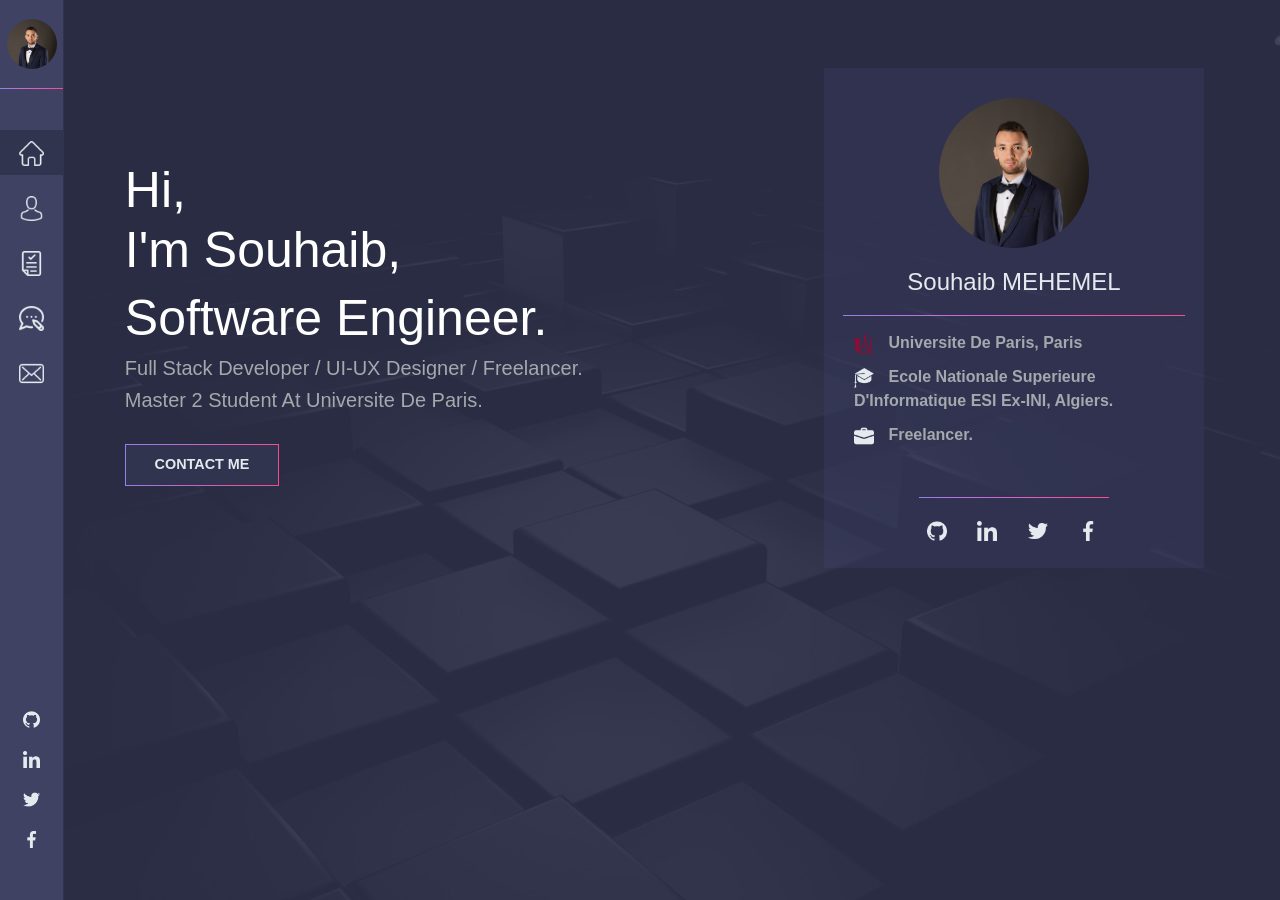
==== commit 50f7d301: "commit" ====
--- a/index.html
+++ b/index.html
@@ -29,7 +29,7 @@
             <div class="navbar-nav">
                 <a href="#home" class="nav-item nav-link">Home</a>
                 <a href="#resume" class="nav-item nav-link">Resume</a>
-                <a href="#blog" style="display: none;" class="nav-item nav-link">Blog</a>
+                <a href="#blog" class="nav-item nav-link">Blog</a>
                 <a href="#contact" class="nav-item nav-link">Contact</a>
             </div>
         </div>
@@ -43,7 +43,7 @@
         <li class="li"><a href="#home"><img src="img/icons/home-run.png" height="25" width="25"><b>HOME</b></a></li>
         <li class="li"><a href="#skills"><img src="img/icons/user.png" height="25" width="25"><b>SKILLS</b></a></li>
         <li class="li"><a href="#resume"><img src="img/icons/resume.png" height="25" width="25"><b>RESUME</b></a></li>
-        <li class="li" style="display: none;"><a href="#blog"><img src="img/icons/blog.png" height="25" width="25"><b>BLOG</b></a></li>
+        <li class="li"><a href="#blog"><img src="img/icons/blog.png" height="25" width="25"><b>BLOG</b></a></li>
         <li class="li"><a href="#contact"><img src="img/icons/mail.png" height="25" width="25"><b>CONTACT</b></a></li>
     </ul>
     <ul id="socialContact">
@@ -702,9 +702,9 @@
                                     <img class="locationAndDate" src="img/icons/calendar.png" height="16" width="16">
                                     <h6>Laboratory LCSI - ESI</h6>
                                     <img class="locationAndDate1 locationAndDate1_img" src="img/icons/calendar.png" height="16" width="16">
-                                    <h6 class="locationAndDate1">07/2019 - Present &nbsp;&nbsp;&nbsp;&nbsp;&nbsp;&nbsp;</h6>
+                                    <h6 class="locationAndDate1">09/2020 - 09/2021 &nbsp;&nbsp;&nbsp;&nbsp;&nbsp;&nbsp;</h6>
                                     <img class="locationAndDate1 locationAndDate1_img" src="img/icons/pin.png" height="16" width="16">
-                                    <h6 class="locationAndDate1">From home</h6>
+                                    <h6 class="locationAndDate1">Algiers</h6>
 
                                     <h5>Network administration trainer</h5>
                                     <h6 class="locationAndDate">Bordj B.A. &nbsp;&nbsp;</h6>
@@ -882,45 +882,78 @@
         </div>
     </section>
 
-    <section id= 'blog' style="display: none;">
+    <section id= 'blog' >
         <div class="sectionContainer">
-            <div class="row">
-                <div class="col-6 col-sm-3" style="background-color: #F94A8E; z-index: 9999;">
-                    <div class="blogCard col-md-12">
+            <div class="row" style="margin: 0px 10px 10px 10px;">
+                <div class="col-md-3 col-sm-6 col-xs-12 blogCard0 blogCard01" >
+                    <div class="col-md-12 blogCard">
                         <div class="col-12 col-md-12">
-                            <h3>Microsoft Imagine Cup</h3>
-                            <p>It is a great opportunity for you to realise your ideas and exchange experience with people from all around the world. Build your team and join the competition now !! </p>
-                            <p><a href="https://imaginecup.microsoft.com/" style="color: #F94A8E">Register Here</a></p>
-                        </div>
-                    </div>
-                </div>
-                <div class="col-6 col-sm-3" style="background-color: #F94A8E; z-index: 9999;">
-                    <div class="blogCard col-md-12">
+                            <h5 style="text-align: center; width: 100%;">Quanoun-Tech 3.0</h5>
+                            <h6 style="text-align: center; width: 100%; color: #A3A9AD;">Semantic search engine for legal texts</h6>
+                            <div class="projectCardImg" style="background-image: url('./img/projects/quanountech1.png');"></div>
+                            <div class="projectTechs">
+                                <div class="projectTechsImg" >
+                                    <img src="img/languages/react_1.png" style="margin: 5px;" height="20" width="20">
+                                    <img src="img/languages/django.png" style="margin: 5px;" height="20" width="20">
+                                    <img src="img/languages/elasticsearch.png" style="margin: 5px;" height="20" width="20">
+                                    <img src="img/languages/app-search.png" style="margin: 5px;" height="20" width="20">
+                                </div>                                
+                            </div>
+                            <p style="text-align: center; width: 100%; margin-top: 10px;"><a href="./quanountech.html" target="_blank" style="color: #8c8efa">Visit Project</a></p>
+                        </div>
+                    </div>
+                </div>
+                <div class="col-md-3 col-sm-6 col-xs-12 blogCard0" >
+                    <div class="col-md-12 blogCard">
                         <div class="col-12 col-md-12">
-                            <h3>Microsoft Imagine Cup</h3>
-                            <p>It is a great opportunity for you to realise your ideas and exchange experience with people from all around the world. Build your team and join the competition now !! </p>
-                            <p><a href="https://imaginecup.microsoft.com/" style="color: #F94A8E">Register Here</a></p>
-                        </div>
-                    </div>
-                </div>  
-                <div class="col-6 col-sm-3" style="background-color: #F94A8E; z-index: 9999;">.col-6 .col-sm-3</div>
-                <div class="col-6 col-sm-3" style="background-color: aliceblue;">.col-6 .col-sm-3</div>
-            </div>
-            <div class="container">
-                <div class="blogCard col-md-4">
-                    <div class="col-12 col-md-12">
-                        <h3>Microsoft Imagine Cup</h3>
-                        <p>It is a great opportunity for you to realise your ideas and exchange experience with people from all around the world. Build your team and join the competition now !! </p>
-                        <p><a href="https://imaginecup.microsoft.com/" style="color: #F94A8E">Register Here</a></p>
-                    </div>
-                </div>
-                <div class="blogCard col-md-4">
-                    <div class="col-12 col-md-12">
-                        <h3>Microsoft Imagine Cup</h3>
-                        <p>It is a great opportunity for you to realise your ideas and exchange experience with people from all around the world. Build your team and join the competition now !! </p>
-                        <p><a href="https://imaginecup.microsoft.com/" style="color: #F94A8E">Register Here</a></p>
-                    </div>
-                </div>
+                            <h5 style="text-align: center; width: 100%;">Entreprise Website</h5>
+                            <h6 style="text-align: center; width: 100%; color: #A3A9AD;">Commercial website for intern design products</h6>
+                            <div class="projectCardImg" style="background-image: url('./img/projects/entreprise-site.png');"></div>
+                            <div class="projectTechs">
+                                <div class="projectTechsImg" >
+                                    <img src="img/languages/react_1.png" style="margin: 5px 5px 5px 35px;" height="20" width="20">
+                                    <img src="img/languages/django.png" style="margin: 5px;" height="20" width="20">
+                                </div>                                
+                            </div>
+                            <p style="text-align: center; width: 100%; margin-top: 10px;"><a href="./entreprise-site.html" target="_blank" style="color: #8c8efa">Visit Project</a></p>
+                        </div>
+                    </div>
+                </div>
+                <div class="col-md-3 col-sm-6 col-xs-12 blogCard0" >
+                    <div class="col-md-12 blogCard">
+                        <div class="col-12 col-md-12">
+                            <h5 style="text-align: center; width: 100%;">Corona-Watch Dashboard</h5>
+                            <h6 style="text-align: center; width: 100%; color: #A3A9AD;">Admin dashboard for Corona-Watch App</h6>
+                            <div class="projectCardImg" style="background-image: url('./img/projects/corona-watch1.png');"></div>
+                            <div class="projectTechs">
+                                <div class="projectTechsImg" >
+                                    <img src="img/languages/react_1.png" style="margin: 5px 5px 5px 35px;" height="20" width="20">
+                                    <img src="img/languages/django.png" style="margin: 5px;" height="20" width="20">
+                                </div>                                
+                            </div>
+                            <p style="text-align: center; width: 100%; margin-top: 10px;"><a href="./corona-watch.html" target="_blank" style="color: #8c8efa">Visit Project</a></p>
+                        </div>
+                    </div>
+                </div>
+                <div class="col-md-3 col-sm-6 col-xs-12 blogCard0" >
+                    <div class="col-md-12 blogCard">
+                        <div class="col-12 col-md-12">
+                            <h5 style="text-align: center; width: 100%;">FSA </h5>
+                            <h6 style="text-align: center; width: 100%; color: #A3A9AD;">Fast Service Algeria Website (for appointments)</h6>
+                            <div class="projectCardImg" style="background-image: url('./img/projects/fsa.png');"></div>
+                            <div class="projectTechs">
+                                <div class="projectTechsImg" >
+                                    <img src="img/languages/html.png" style="margin: 5px;" height="20" width="20">
+                                    <img src="img/languages/CSS3_logo_and_wordmark.svg.png" style="margin: 5px;" height="20" width="20">
+                                    <img src="img/languages/javascript.png" style="margin: 5px;" height="20" width="20">
+                                    <img src="img/languages/php.png" style="margin: 5px;" height="20" width="20">
+                                </div>                                
+                            </div>
+                            <p style="text-align: center; width: 100%; margin-top: 10px;"><a href="https://github.com/SOUHAIBMEHEMEL/FSA_WEBPAGE" target="_blank" style="color: #8c8efa">Visit Project</a></p>
+                        </div>
+                    </div>
+                </div>
+                
             </div>
         </div>
     </section>
--- a/css/style.css
+++ b/css/style.css
@@ -66,6 +66,39 @@
     background-size: cover;
 }
 
+.blogCard0{
+    padding: 5px 10px 5px 10px;
+    margin-top: -50px;
+    height: 400px;
+}
+
+.projectCardImg{
+    width: 100%; 
+    height: 200px; 
+    background: no-repeat center center;
+    background-size: cover;
+}
+
+.projectCardImg1{
+    width: 100%; 
+    height: 500px; 
+    background: no-repeat center center;
+    background-size: cover;
+}
+
+.projectTechs{
+    width: 100%; 
+    height: 30px; 
+    margin-top: 10px;
+}
+
+.projectTechsImg{
+    width: 135px;
+    display: block;
+    margin-left: auto;
+    margin-right: auto; 
+}
+
 #myImage1{
     margin: auto;
     border-radius: 50%;
@@ -129,9 +162,10 @@
 
 .blogCard{
     margin: 10px;
+    height: 385px;
     color: #E3E9ED;
     background-color: #404263;
-    padding: 20px;
+    padding: 15px 0 15px 0;
     box-shadow: 0px 0px 20px 0px rgba(30,30,50,.95);
 }
 .blogCard:first-child{
@@ -295,6 +329,15 @@
     overflow-y: auto;
 }
 
+.sectionContainer1{
+    margin-left: 0;
+    height: 100%;
+    width: 100%;
+    background: rgba(49,52,79,.85);
+    overflow-x: hidden;
+    overflow-y: auto;
+}
+
 .section4{
     background: rgba(49,52,79,1);
 }
@@ -1095,6 +1138,19 @@
 /*  small devices  */
 @media only screen and (max-width: 992px) {
 
+    .blogCard0{
+        padding: 0;
+        margin-top: 20px;
+        height: 380px;
+    }
+
+    .projectCardImg1{
+        width: 100%; 
+        height: 250px; 
+        background: no-repeat center center;
+        background-size: cover;
+    }
+
     .nav{
         display: none;
     }
@@ -1180,6 +1236,12 @@
 
 /*  phone devices  */
 @media only screen and (max-width: 768px) {
+
+    .blogCard01{
+        padding: 0;
+        margin-top: -10px;
+        height: 380px;
+    }
 
     .locationAndDate{
         display: none;
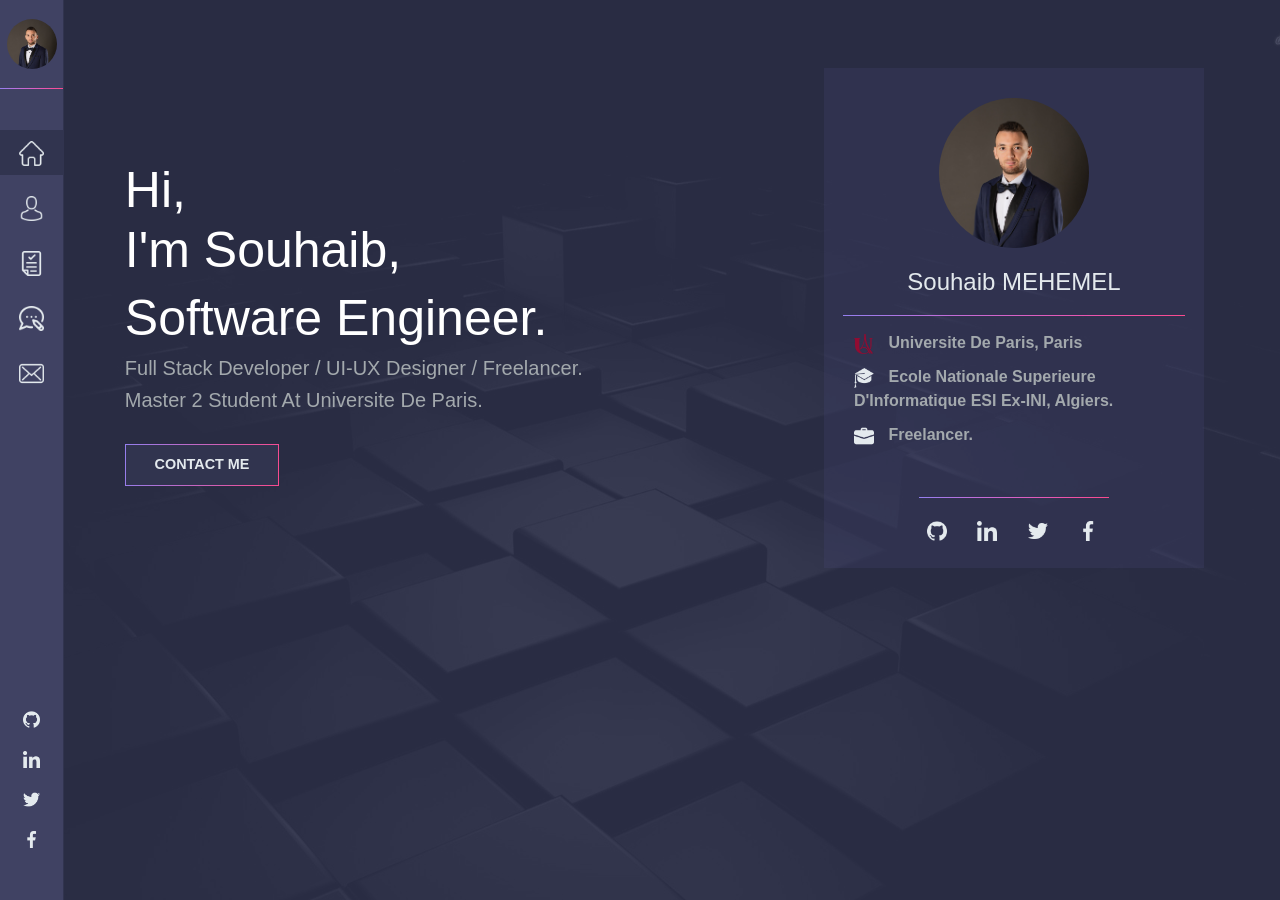
==== commit eb642032: "commit" ====
--- a/index.html
+++ b/index.html
@@ -884,7 +884,7 @@
 
     <section id= 'blog' >
         <div class="sectionContainer">
-            <div class="row" style="margin: 0px 10px 10px 10px;">
+            <div class="row" style="margin: 0px 10px 10px 10px; padding-top: 80px;">
                 <div class="col-md-3 col-sm-6 col-xs-12 blogCard0 blogCard01" >
                     <div class="col-md-12 blogCard">
                         <div class="col-12 col-md-12">
@@ -935,6 +935,8 @@
                         </div>
                     </div>
                 </div>
+
+
                 <div class="col-md-3 col-sm-6 col-xs-12 blogCard0" >
                     <div class="col-md-12 blogCard">
                         <div class="col-12 col-md-12">
@@ -953,7 +955,27 @@
                         </div>
                     </div>
                 </div>
+                <div class="col-md-3 col-sm-6 col-xs-12 blogCard0" style="margin-top: 20px;">
+                    <div class="col-md-12 blogCard">
+                        <div class="col-12 col-md-12">
+                            <h5 style="text-align: center; width: 100%;">TETRIS Game </h5>
+                            <h6 style="text-align: center; width: 100%; color: #A3A9AD;"> Tetris intelligente challenge game</h6>
+                            <div class="projectCardImg" style="background-image: url('./img/projects/tetris.png');"></div>
+                            <div class="projectTechs">
+                                <div class="projectTechsImg" >
+                                    <img src="img/languages/html.png" style="margin: 5px;" height="20" width="20">
+                                    <img src="img/languages/CSS3_logo_and_wordmark.svg.png" style="margin: 5px;" height="20" width="20">
+                                    <img src="img/languages/javascript.png" style="margin: 5px;" height="20" width="20">
+                                    <img src="img/languages/php.png" style="margin: 5px;" height="20" width="20">
+                                </div>                                
+                            </div>
+                            <p style="text-align: center; width: 100%; margin-top: 10px;"><a href="https://github.com/SOUHAIBMEHEMEL/STARTHACK2019_CHALLENGE" target="_blank" style="color: #8c8efa">Visit Project</a></p>
+                        </div>
+                    </div>
+                </div>
                 
+            </div>
+            <div class="row" style="margin: 0px 10px 10px 10px;">
             </div>
         </div>
     </section>
--- a/css/style.css
+++ b/css/style.css
@@ -168,9 +168,7 @@
     padding: 15px 0 15px 0;
     box-shadow: 0px 0px 20px 0px rgba(30,30,50,.95);
 }
-.blogCard:first-child{
-    margin-top: 90px;
-}
+
 .blogCardImage{
     position: absolute;
     width: 100%;
@@ -1141,7 +1139,17 @@
     .blogCard0{
         padding: 0;
         margin-top: 20px;
-        height: 380px;
+        height: 420px;
+    }
+
+    .blogCard{
+        height: 420px;
+    }
+
+    .blogCard01{
+        padding: 0;
+        margin-top: -10px;
+        height: 420px;
     }
 
     .projectCardImg1{
@@ -1151,6 +1159,13 @@
         background-size: cover;
     }
 
+    .projectCardImg{
+        width: 100%; 
+        height: 230px; 
+        background: no-repeat center center;
+        background-size: cover;
+    }
+
     .nav{
         display: none;
     }
@@ -1240,7 +1255,7 @@
     .blogCard01{
         padding: 0;
         margin-top: -10px;
-        height: 380px;
+        height: 420px;
     }
 
     .locationAndDate{
@@ -1308,9 +1323,10 @@
         display: block;
     }
     .blogCard{
-        margin: 90px 0px 20px 0px;
+        margin: 0px 0px 20px 0px;
         border-radius: 20px;
     }
+    
     .blogCardImage{
         width: 100%;
         border-radius: 20px;
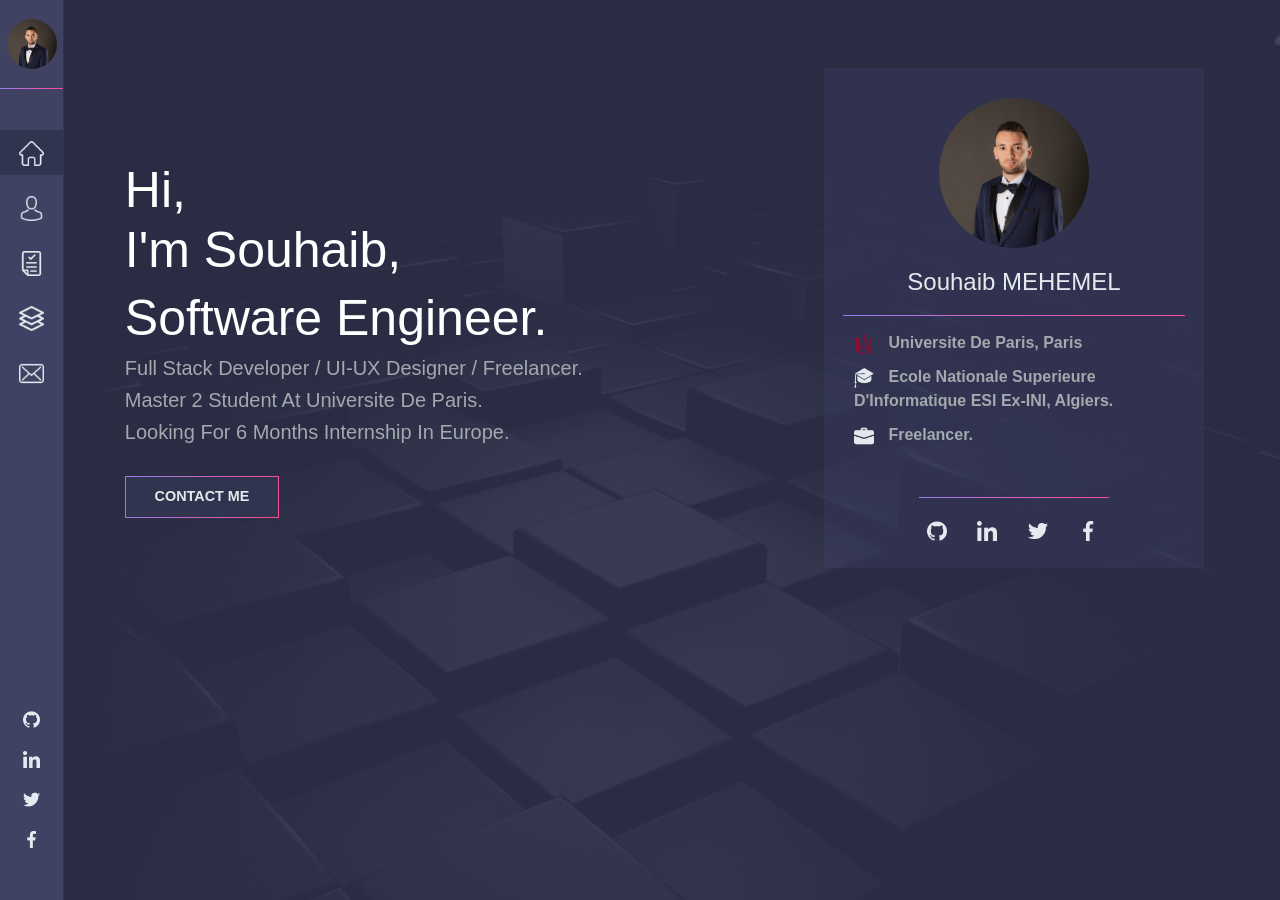
==== commit 4cbeb586: "commit" ====
--- a/index.html
+++ b/index.html
@@ -29,7 +29,7 @@
             <div class="navbar-nav">
                 <a href="#home" class="nav-item nav-link">Home</a>
                 <a href="#resume" class="nav-item nav-link">Resume</a>
-                <a href="#blog" class="nav-item nav-link">Blog</a>
+                <a href="#blog" class="nav-item nav-link">Projects</a>
                 <a href="#contact" class="nav-item nav-link">Contact</a>
             </div>
         </div>
@@ -43,7 +43,7 @@
         <li class="li"><a href="#home"><img src="img/icons/home-run.png" height="25" width="25"><b>HOME</b></a></li>
         <li class="li"><a href="#skills"><img src="img/icons/user.png" height="25" width="25"><b>SKILLS</b></a></li>
         <li class="li"><a href="#resume"><img src="img/icons/resume.png" height="25" width="25"><b>RESUME</b></a></li>
-        <li class="li"><a href="#blog"><img src="img/icons/blog.png" height="25" width="25"><b>BLOG</b></a></li>
+        <li class="li"><a href="#blog"><img src="img/icons/projects.png" height="25" width="25"><b>PROJECTS</b></a></li>
         <li class="li"><a href="#contact"><img src="img/icons/mail.png" height="25" width="25"><b>CONTACT</b></a></li>
     </ul>
     <ul id="socialContact">
@@ -64,6 +64,7 @@
                         <h1 style="text-transform:capitalize;">software engineer.</h1>
                         <h5 style="text-transform:capitalize;">full stack developer / UI-UX designer / freelancer.</h5>
                         <h5 style="text-transform:capitalize;">Master 2 Student at Universite de paris.</h5>
+                        <h5 style="text-transform:capitalize;">Looking for 6 months internship in europe.</h5>
                         <br>
                         <button class="button" onclick="location.href= '#contact'"><b>CONTACT ME</b></button>
                     </div>
@@ -484,7 +485,7 @@
                                    
                                     <li>
                                         <img src="img/icons/github-image.png" height="20" width="20">
-                                        <b>github.com/<br>SOUHAIBMEHEMEL</b>
+                                        <b>github.com/SOUHAIBMEHEMEL</b>
                                     </li>
                                     <li>
                                         <img src="img/icons/linkedin.png" height="20" width="20">
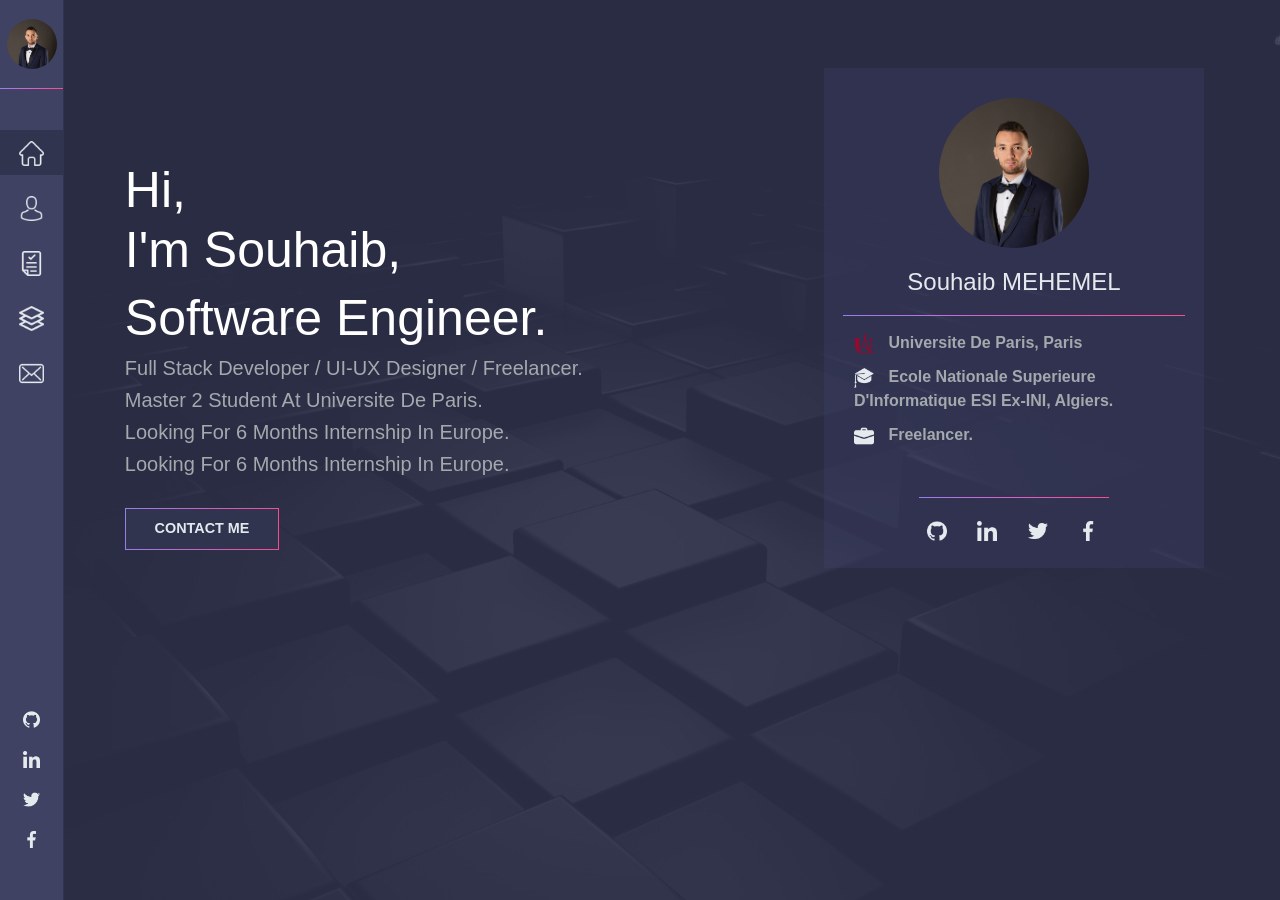
==== commit a10ed998: "commit1" ====
--- a/index.html
+++ b/index.html
@@ -65,6 +65,7 @@
                         <h5 style="text-transform:capitalize;">full stack developer / UI-UX designer / freelancer.</h5>
                         <h5 style="text-transform:capitalize;">Master 2 Student at Universite de paris.</h5>
                         <h5 style="text-transform:capitalize;">Looking for 6 months internship in europe.</h5>
+                        <h5 style="text-transform:capitalize;">Looking for 6 months internship in europe.</h5>
                         <br>
                         <button class="button" onclick="location.href= '#contact'"><b>CONTACT ME</b></button>
                     </div>
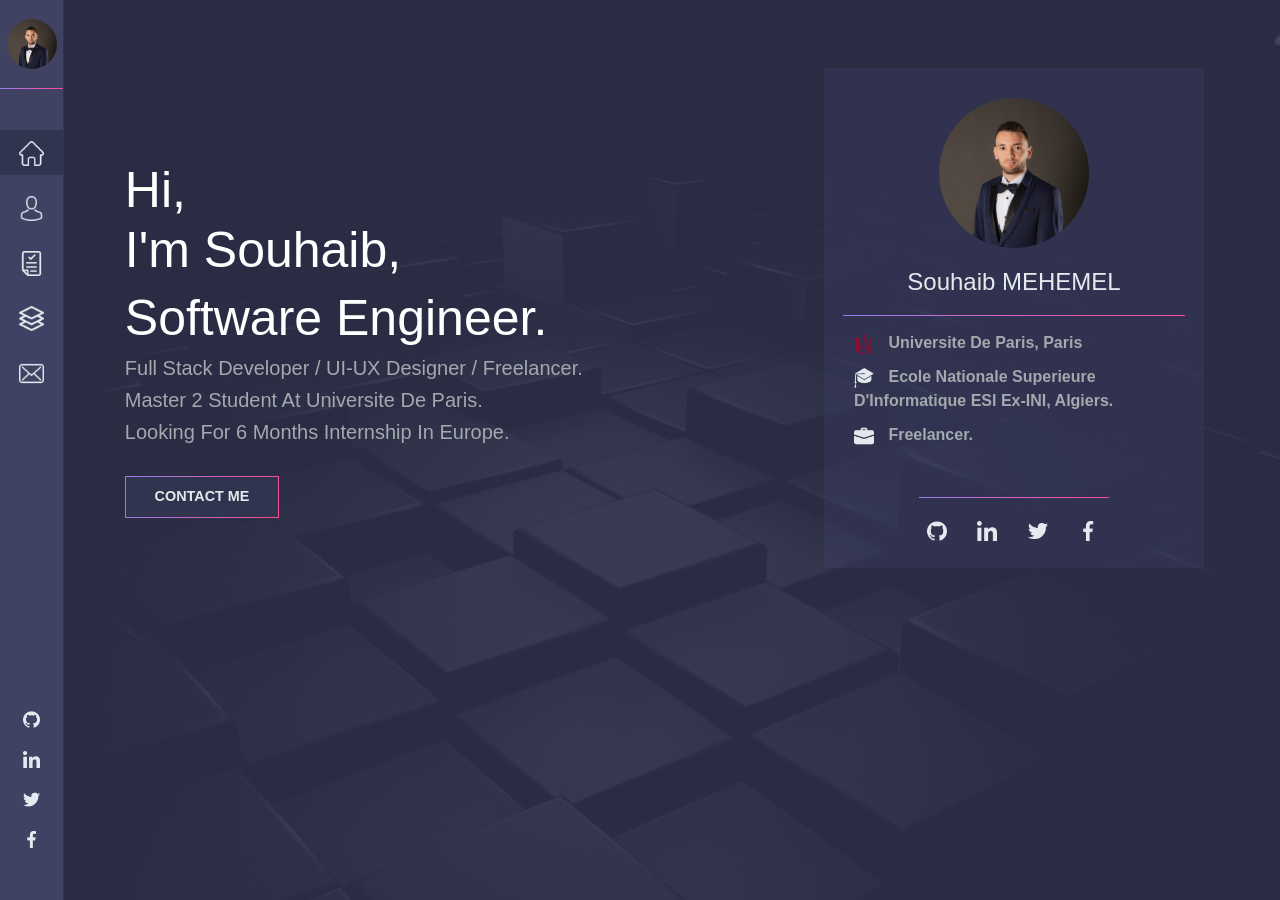
==== commit 041d2fd8: "commit" ====
--- a/index.html
+++ b/index.html
@@ -65,7 +65,6 @@
                         <h5 style="text-transform:capitalize;">full stack developer / UI-UX designer / freelancer.</h5>
                         <h5 style="text-transform:capitalize;">Master 2 Student at Universite de paris.</h5>
                         <h5 style="text-transform:capitalize;">Looking for 6 months internship in europe.</h5>
-                        <h5 style="text-transform:capitalize;">Looking for 6 months internship in europe.</h5>
                         <br>
                         <button class="button" onclick="location.href= '#contact'"><b>CONTACT ME</b></button>
                     </div>
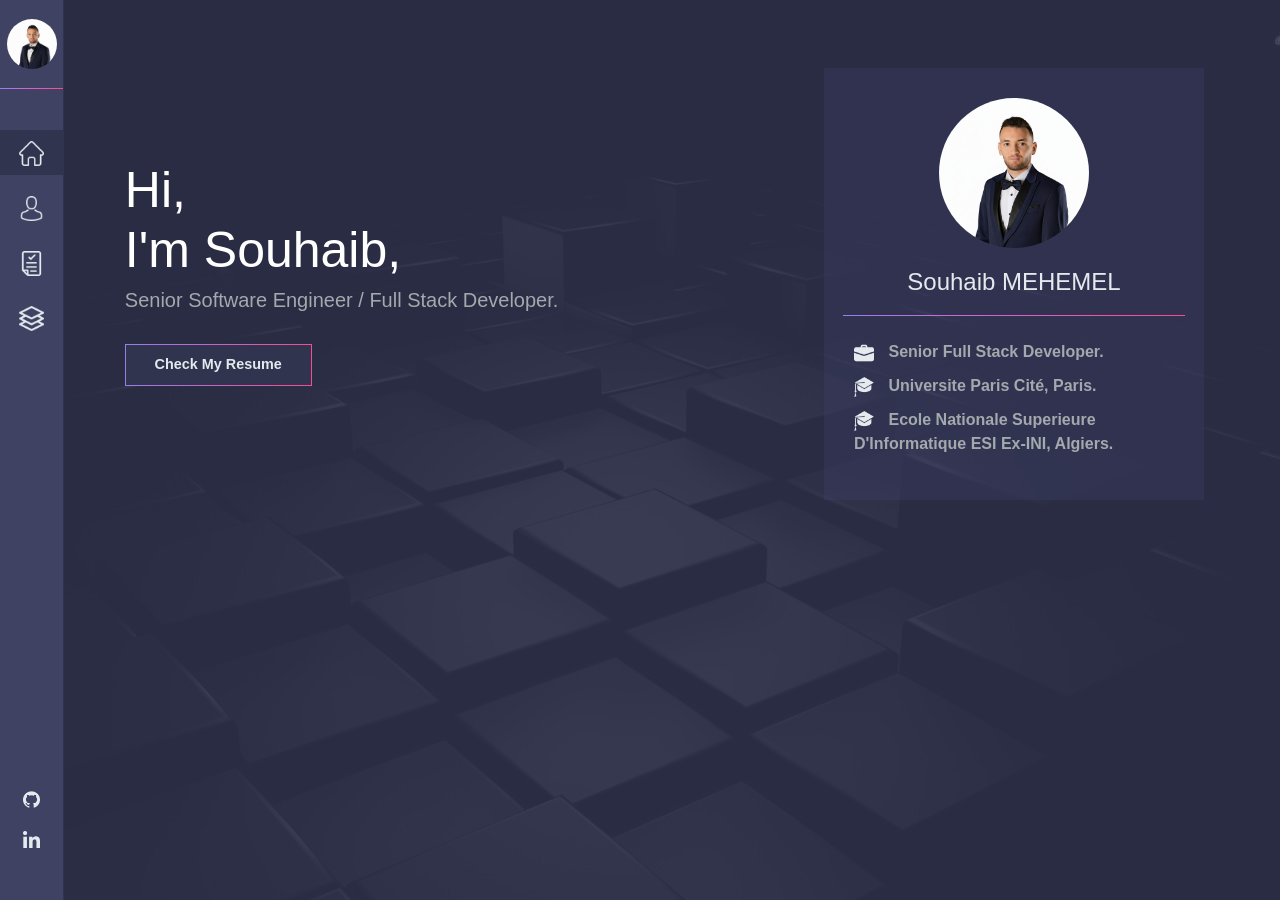
==== commit 6dfa1962: "update my resume" ====
--- a/index.html
+++ b/index.html
@@ -44,13 +44,13 @@
         <li class="li"><a href="#skills"><img src="img/icons/user.png" height="25" width="25"><b>SKILLS</b></a></li>
         <li class="li"><a href="#resume"><img src="img/icons/resume.png" height="25" width="25"><b>RESUME</b></a></li>
         <li class="li"><a href="#blog"><img src="img/icons/projects.png" height="25" width="25"><b>PROJECTS</b></a></li>
-        <li class="li"><a href="#contact"><img src="img/icons/mail.png" height="25" width="25"><b>CONTACT</b></a></li>
+        <li class="li" style="display: none;"><a href="#contact"><img src="img/icons/mail.png" height="25" width="25"><b>CONTACT</b></a></li>
     </ul>
     <ul id="socialContact">
         <li><img onclick="location.href='https://github.com/SOUHAIBMEHEMEL'" src="img/icons/github-image.png" height="17" width="17"></li>
         <li><img onclick="location.href='https://dz.linkedin.com/in/souhaib-mehemel-0737b2155'" src="img/icons/linkedin.png" height="17" width="17"></li>
-        <li><img onclick="location.href='https://twitter.com/SMehemel'" src="img/icons/twitter.png" height="17" width="17"></li>
-        <li><img onclick="location.href='https://www.facebook.com/profile.php?id=100007681172673'" src="img/icons/facebook.png" height="17" width="17"></li>
+        <li style="display: none;"><img onclick="location.href='https://twitter.com/SMehemel'" src="img/icons/twitter.png" height="17" width="17"></li>
+        <li style="display: none;"><img onclick="location.href='https://www.facebook.com/profile.php?id=100007681172673'" src="img/icons/facebook.png" height="17" width="17"></li>
     </ul>
 </div>
 
@@ -61,12 +61,10 @@
                 <div class="row">
                     <div class="col-md-12 col-lg-8 introduction">
                         <h1 style="text-transform:capitalize;">Hi,<br>I'm Souhaib,</h1>
-                        <h1 style="text-transform:capitalize;">software engineer.</h1>
-                        <h5 style="text-transform:capitalize;">full stack developer / UI-UX designer / freelancer.</h5>
-                        <h5 style="text-transform:capitalize;">Master 2 Student at Universite de paris.</h5>
-                        <h5 style="text-transform:capitalize;">Looking for 6 months internship in europe.</h5>
+                        <h1 style="display: none; text-transform:capitalize;">Senior full stack developer.</h1>
+                        <h5 style="text-transform:capitalize;">Senior Software Engineer / full stack developer.</h5>
                         <br>
-                        <button class="button" onclick="location.href= '#contact'"><b>CONTACT ME</b></button>
+                        <button class="button" onclick="location.href= '#resume'"><b>Check My Resume</b></button>
                     </div>
                     <div class="col-md-12 col-lg-4 introCard">
                         <div class="introCardContent">
@@ -76,18 +74,18 @@
                             </div>
                             <div class="ligne1"></div>
                             <ul style="color: #A3A9AD; text-transform:capitalize; padding-top: 25px; list-style-type: none">
-                                <li style="margin-top: 1px"><img src="img/icons/u-paris.png" height="20" width="20">
-                                    <b style="margin-left: 10px">Universite De Paris, Paris</b>
+                                <li style="margin-top: 10px"><img src="img/icons/work.png" height="20" width="20">
+                                    <b style="margin-left: 10px">Senior full stack developer.</b>
+                                </li>
+                                <li style="margin-top: 10px"><img src="img/icons/university.png" height="20" width="20">
+                                    <b style="margin-left: 10px">Universite Paris Cité, Paris.</b>
                                 </li>
                                 <li style="margin-top: 10px"><img src="img/icons/university.png" height="20" width="20">
                                     <b style="margin-left: 10px">Ecole Nationale Superieure d'Informatique ESI ex-INI, Algiers.</b>
                                 </li>
-                                <li style="margin-top: 10px"><img src="img/icons/work.png" height="20" width="20">
-                                    <b style="margin-left: 10px">freelancer.</b>
-                                </li>
                             </ul>
-                            <div class="ligne1" style="position: absolute; bottom: 70px; width: 50%; left: 25%"></div>
-                            <div class="contactMe">
+                            <div class="ligne1" style="display: none; position: absolute; bottom: 70px; width: 50%; left: 25%"></div>
+                            <div style="display: none;" class="contactMe">
                                 <div style="width: 200px; margin: auto;">
                                     <div><img onclick="location.href='https://github.com/SOUHAIBMEHEMEL'" class="contacticon" src="img/icons/github-image.png" height="20" width="20"></div>
                                     <div><img onclick="location.href='https://dz.linkedin.com/in/souhaib-mehemel-0737b2155'" class="contacticon" src="img/icons/linkedin.png" height="20" width="20"></div>
@@ -145,52 +143,182 @@
             <div class="wrapper_skills">
                 <div class="container_skills" id="c0">
                     <div class="story">
-                        <h4>Programming Skills</h4>
+                        <h4>Programming skills</h4>
                         <div>
                             <ul>
                                 <li>
-                                    <h6>Mobile App Development</h6>
+                                    <h5>Programming Languages</h5>
                                 </li>
                                 <li>
                                     <img class="img" src="img/languages/java_1.png" height="20" width="20">
                                     <a style="margin-left: 10px">Java</a>
                                 </li>
                                 <li>
+                                    <img src="img/languages/python.png" height="20" width="20">
+                                    <a style="margin-left: 10px">Python</a>
+                                </li>
+                                <li>
+                                    <img src="img/languages/javascript.png" height="20" width="20">
+                                    <a style="margin-left: 10px">JavaScript</a>
+                                </li>
+                                <li>
+                                    <img src="img/languages/ruby.png" height="20" width="20">
+                                    <a style="margin-left: 10px">Ruby</a>
+                                </li>
+                                <li>
                                     <img src="img/languages/kotlin_1.png" height="20" width="20">
                                     <a style="margin-left: 10px">Kotlin</a>
                                 </li>
-                                <li>
-                                    <img src="img/languages/flutter.png" height="20" width="20">
-                                    <a style="margin-left: 10px">Flutter</a>
-                                </li>
-                                <li>
-                                    <h6>Desktop App Development</h6>
-                                </li>
-                                <li>
-                                    <img src="img/languages/java_1.png" height="20" width="20">
-                                    <a style="margin-left: 10px">Java/Java EE</a>
-                                </li>
-                                <li>
-                                    <img src="img/languages/electron.png" height="20" width="20">
-                                    <a style="margin-left: 10px">Electron FW</a>
-                                </li>
-                                <li>
-                                    <h6>Machine Learning</h6>
-                                </li>
-                                <li>
-                                    <img src="img/languages/python.png" height="20" width="20">
-                                    <a style="margin-left: 10px">Python</a>
-                                </li>
-                                <li>
-                                    <img src="img/languages/R_logo.png" height="20" width="20">
-                                    <a style="margin-left: 10px">R-language</a>
-                                </li>
-                                <li>
-                                    <h6>Problem Solving</h6>
-                                </li>
-                                <li>
-                                    <img src="img/languages/c.png" height="20" width="20">
-                                    <a style="margin-left: 10px">C-language</a>
+                                <li class="frontend_title">
+                                    <h5>Testing & Quality Assurance</h5>
+                                </li>
+                                <li>
+                                    <img src="img/languages/junit.png" height="20" width="20">
+                                    <a style="margin-left: 10px">JUnit</a>
+                                </li>
+                                <li>
+                                    <img src="img/languages/mockito.png" height="20" width="20">
+                                    <a style="margin-left: 10px">Mockito</a>
+                                </li>
+                                <li>
+                                    <img src="img/languages/pytest.png" height="20" width="20">
+                                    <a style="margin-left: 10px">Pytest</a>
+                                </li>
+                                <li>
+                                    <img src="img/languages/Selenium_Logo.png" height="20" width="20">
+                                    <a style="margin-left: 10px">Selenium</a>
+                                </li>
+                            </ul>
+                        </div>
+                        <div>
+                            <ul>
+                                <li class="title_h5">
+                                    <h5>Frontend</h5>
+                                </li>
+                                <li>
+                                    <img class="img" src="img/icons/star(1).png" height="16" width="16">
+                                    <img class="img" src="img/icons/star(1).png" height="16" width="16">
+                                    <img class="img" src="img/icons/star(1).png" height="16" width="16">
+                                    <img class="img" src="img/icons/star(1).png" height="16" width="16">
+                                    <img class="img" src="img/icons/star(1).png" height="16" width="16">
+                                </li>
+                                <li>
+                                    <img class="img" src="img/icons/star(1).png" height="16" width="16">
+                                    <img class="img" src="img/icons/star(1).png" height="16" width="16">
+                                    <img class="img" src="img/icons/star(1).png" height="16" width="16">
+                                    <img class="img" src="img/icons/star(1).png" height="16" width="16">
+                                    <img class="img" src="img/icons/star(1).png" height="16" width="16">
+                                </li>
+                                <li>
+                                    <img class="img" src="img/icons/star(1).png" height="16" width="16">
+                                    <img class="img" src="img/icons/star(1).png" height="16" width="16">
+                                    <img class="img" src="img/icons/star(1).png" height="16" width="16">
+                                    <img class="img" src="img/icons/star(1).png" height="16" width="16">
+                                    <img class="img" src="img/icons/star(2).png" height="16" width="16">
+                                </li>
+                                <li>
+                                    <img class="img" src="img/icons/star(1).png" height="16" width="16">
+                                    <img class="img" src="img/icons/star(1).png" height="16" width="16">
+                                    <img class="img" src="img/icons/star(1).png" height="16" width="16">
+                                    <img class="img" src="img/icons/star(2).png" height="16" width="16">
+                                    <img class="img" src="img/icons/star(2).png" height="16" width="16">
+                                </li>
+                                <li>
+                                    <img class="img" src="img/icons/star(1).png" height="16" width="16">
+                                    <img class="img" src="img/icons/star(1).png" height="16" width="16">
+                                    <img class="img" src="img/icons/star(2).png" height="16" width="16">
+                                    <img class="img" src="img/icons/star(2).png" height="16" width="16">
+                                    <img class="img" src="img/icons/star(2).png" height="16" width="16">
+                                </li>
+                                <li class="title_h5 frontend_title">
+                                    <h5>Frontend</h5>
+                                </li>
+                                <li>
+                                    <img class="img" src="img/icons/star(1).png" height="16" width="16">
+                                    <img class="img" src="img/icons/star(1).png" height="16" width="16">
+                                    <img class="img" src="img/icons/star(1).png" height="16" width="16">
+                                    <img class="img" src="img/icons/star(1).png" height="16" width="16">
+                                    <img class="img" src="img/icons/star(1).png" height="16" width="16">
+                                </li>
+                                <li>
+                                    <img class="img" src="img/icons/star(1).png" height="16" width="16">
+                                    <img class="img" src="img/icons/star(1).png" height="16" width="16">
+                                    <img class="img" src="img/icons/star(1).png" height="16" width="16">
+                                    <img class="img" src="img/icons/star(1).png" height="16" width="16">
+                                    <img class="img" src="img/icons/star(1).png" height="16" width="16">
+                                </li>
+                                <li>
+                                    <img class="img" src="img/icons/star(1).png" height="16" width="16">
+                                    <img class="img" src="img/icons/star(1).png" height="16" width="16">
+                                    <img class="img" src="img/icons/star(1).png" height="16" width="16">
+                                    <img class="img" src="img/icons/star(1).png" height="16" width="16">
+                                    <img class="img" src="img/icons/star(2).png" height="16" width="16">
+                                </li>
+                                <li>
+                                    <img class="img" src="img/icons/star(1).png" height="16" width="16">
+                                    <img class="img" src="img/icons/star(1).png" height="16" width="16">
+                                    <img class="img" src="img/icons/star(1).png" height="16" width="16">
+                                    <img class="img" src="img/icons/star(2).png" height="16" width="16">
+                                    <img class="img" src="img/icons/star(2).png" height="16" width="16">
+                                </li>
+                            </ul>
+                        </div>
+                    </div>
+                </div>
+                <div class="container_skills" id="c1">
+                    <div class="story">
+                        <h4>Databases, Cloud & DevOps</h4>
+                        <div>
+                            <ul>
+                                <li>
+                                    <h6>Databases, Storage & Streaming</h6>
+                                </li>
+                                <li>
+                                    <img class="img" src="img/languages/mysql.png" height="20" width="20">
+                                    <a style="margin-left: 10px">MySql</a>
+                                </li>
+                                <li>
+                                    <img class="img" src="img/languages/elasticsearch.png" height="20" width="20">
+                                    <a style="margin-left: 10px">Elasticsearch</a>
+                                </li>
+                                <li>
+                                    <img class="img" src="img/languages/bigquery.png" height="20" width="20">
+                                    <a style="margin-left: 10px">BigQuery</a>
+                                </li>
+                                <li>
+                                    <img class="img" src="img/languages/redis.png" height="20" width="20">
+                                    <a style="margin-left: 10px">Redis</a>
+                                </li>
+                                <li>
+                                    <img class="img" src="img/languages/kafka.png" height="20" width="20">
+                                    <a style="margin-left: 10px">Apache kafka</a>
+                                </li>
+                                <li>
+                                    <h6>Cloud & DevOps</h6>
+                                </li>
+                                <li>
+                                    <img src="img/languages/aws.png" height="20" width="20">
+                                    <a style="margin-left: 10px">AWS</a>
+                                </li>
+                                <li>
+                                    <img src="img/languages/gcp.png" height="20" width="20">
+                                    <a style="margin-left: 10px">GCP</a>
+                                </li>
+                                <li>
+                                    <img src="img/languages/kubernetes.png" height="20" width="20">
+                                    <a style="margin-left: 10px">kubernetes</a>
+                                </li>
+                                <li>
+                                    <img src="img/languages/docker.png" height="20" width="20">
+                                    <a style="margin-left: 10px">Docker</a>
+                                </li>
+                                <li>
+                                    <img src="img/languages/jenkins.png" height="20" width="20">
+                                    <a style="margin-left: 10px">Jenkins</a>
+                                </li>
+                                <li>
+                                    <img src="img/icons/github-image.png" height="20" width="20">
+                                    <a style="margin-left: 10px">Git/Github</a>
                                 </li>
                             </ul>
                         </div>
@@ -204,54 +332,34 @@
                                     <img class="img" src="img/icons/star(1).png" height="16" width="16">
                                     <img class="img" src="img/icons/star(1).png" height="16" width="16">
                                     <img class="img" src="img/icons/star(1).png" height="16" width="16">
-                                    <img class="img" src="img/icons/star(2).png" height="16" width="16">
-                                </li>
-                                <li>
-                                    <img class="img" src="img/icons/star(1).png" height="16" width="16">
-                                    <img class="img" src="img/icons/star(1).png" height="16" width="16">
-                                    <img class="img" src="img/icons/star(1).png" height="16" width="16">
-                                    <img class="img" src="img/icons/star(2).png" height="16" width="16">
-                                    <img class="img" src="img/icons/star(2).png" height="16" width="16">
-                                </li>
-                                <li>
-                                    <img class="img" src="img/icons/star(1).png" height="16" width="16">
-                                    <img class="img" src="img/icons/star(2).png" height="16" width="16">
-                                    <img class="img" src="img/icons/star(2).png" height="16" width="16">
-                                    <img class="img" src="img/icons/star(2).png" height="16" width="16">
-                                    <img class="img" src="img/icons/star(2).png" height="16" width="16">
-                                </li>
-                                <li class="title_h6">
-                                    <h6>Desktop</h6>
-                                </li>
-                                <li>
-                                    <img class="img" src="img/icons/star(1).png" height="16" width="16">
-                                    <img class="img" src="img/icons/star(1).png" height="16" width="16">
-                                    <img class="img" src="img/icons/star(1).png" height="16" width="16">
-                                    <img class="img" src="img/icons/star(1).png" height="16" width="16">
-                                    <img class="img" src="img/icons/star(2).png" height="16" width="16">
-                                </li>
-                                <li>
-                                    <img class="img" src="img/icons/star(1).png" height="16" width="16">
-                                    <img class="img" src="img/icons/star(1).png" height="16" width="16">
-                                    <img class="img" src="img/icons/star(1).png" height="16" width="16">
-                                    <img class="img" src="img/icons/star(1).png" height="16" width="16">
-                                    <img class="img" src="img/icons/star(2).png" height="16" width="16">
-                                </li>
-                                <li class="title_h6">
-                                    <h6>Backend</h6>
-                                </li>
-                                <li>
-                                    <img class="img" src="img/icons/star(1).png" height="16" width="16">
-                                    <img class="img" src="img/icons/star(1).png" height="16" width="16">
-                                    <img class="img" src="img/icons/star(1).png" height="16" width="16">
-                                    <img class="img" src="img/icons/star(1).png" height="16" width="16">
-                                    <img class="img" src="img/icons/star(2).png" height="16" width="16">
-                                </li>
-                                <li>
-                                    <img class="img" src="img/icons/star(1).png" height="16" width="16">
-                                    <img class="img" src="img/icons/star(1).png" height="16" width="16">
-                                    <img class="img" src="img/icons/star(1).png" height="16" width="16">
-                                    <img class="img" src="img/icons/star(2).png" height="16" width="16">
+                                    <img class="img" src="img/icons/star(1).png" height="16" width="16">
+                                </li>
+                                <li>
+                                    <img class="img" src="img/icons/star(1).png" height="16" width="16">
+                                    <img class="img" src="img/icons/star(1).png" height="16" width="16">
+                                    <img class="img" src="img/icons/star(1).png" height="16" width="16">
+                                    <img class="img" src="img/icons/star(1).png" height="16" width="16">
+                                    <img class="img" src="img/icons/star(2).png" height="16" width="16">
+                                </li>
+                                <li>
+                                    <img class="img" src="img/icons/star(1).png" height="16" width="16">
+                                    <img class="img" src="img/icons/star(1).png" height="16" width="16">
+                                    <img class="img" src="img/icons/star(1).png" height="16" width="16">
+                                    <img class="img" src="img/icons/star(1).png" height="16" width="16">
+                                    <img class="img" src="img/icons/star(2).png" height="16" width="16">
+                                </li>
+                                <li>
+                                    <img class="img" src="img/icons/star(1).png" height="16" width="16">
+                                    <img class="img" src="img/icons/star(1).png" height="16" width="16">
+                                    <img class="img" src="img/icons/star(1).png" height="16" width="16">
+                                    <img class="img" src="img/icons/star(2).png" height="16" width="16">
+                                    <img class="img" src="img/icons/star(2).png" height="16" width="16">
+                                </li>
+                                <li>
+                                    <img class="img" src="img/icons/star(1).png" height="16" width="16">
+                                    <img class="img" src="img/icons/star(1).png" height="16" width="16">
+                                    <img class="img" src="img/icons/star(1).png" height="16" width="16">
+                                    <img class="img" src="img/icons/star(1).png" height="16" width="16">
                                     <img class="img" src="img/icons/star(2).png" height="16" width="16">
                                 </li>
                                 <li class="title_h6">
@@ -261,77 +369,43 @@
                                     <img class="img" src="img/icons/star(1).png" height="16" width="16">
                                     <img class="img" src="img/icons/star(1).png" height="16" width="16">
                                     <img class="img" src="img/icons/star(1).png" height="16" width="16">
-                                    <img class="img" src="img/icons/star(1).png" height="16" width="16">
-                                    <img class="img" src="img/icons/star(1).png" height="16" width="16">
-                                </li>
-                            </ul>
-                        </div>
-                    </div>
-                </div>
-                <div class="container_skills" id="c1">
-                    <div class="story">
-                        <h4>DevOps</h4>
-                        <div>
-                            <ul>
-                                <li>
-                                    <h6>Unit Tests</h6>
-                                </li>
-                                <li>
-                                    <img class="img" src="img/languages/junit.png" height="20" width="20">
-                                    <a style="margin-left: 10px">JUnit</a>
-                                </li>
-                                <li>
-                                    <h6>CI/CD</h6>
-                                </li>
-                                <li>
-                                    <img src="img/icons/github-image.png" height="20" width="20">
-                                    <a style="margin-left: 10px">Github</a>
-                                </li>
-                                <li>
-                                    <img src="img/languages/Selenium_Logo.png" height="20" width="20">
-                                    <a style="margin-left: 10px">Selenium</a>
-                                </li>
-                                <li>
-                                    <img src="img/languages/jenkins.png" height="20" width="20">
-                                    <a style="margin-left: 10px">Jenkins</a>
-                                </li>
-                            </ul>
-                        </div>
-                        <div>
-                            <ul>
-                                <li class="title_h5">
-                                    <h6>Frontend</h6>
-                                </li>
-                                <li>
-                                    <img class="img" src="img/icons/star(1).png" height="16" width="16">
-                                    <img class="img" src="img/icons/star(1).png" height="16" width="16">
-                                    <img class="img" src="img/icons/star(1).png" height="16" width="16">
-                                    <img class="img" src="img/icons/star(1).png" height="16" width="16">
-                                    <img class="img" src="img/icons/star(2).png" height="16" width="16">
-                                </li>
-                                <li class="title_h6">
-                                    <h6>Frontend</h6>
-                                </li>
-                                <li>
-                                    <img class="img" src="img/icons/star(1).png" height="16" width="16">
-                                    <img class="img" src="img/icons/star(1).png" height="16" width="16">
-                                    <img class="img" src="img/icons/star(1).png" height="16" width="16">
-                                    <img class="img" src="img/icons/star(1).png" height="16" width="16">
-                                    <img class="img" src="img/icons/star(2).png" height="16" width="16">
-                                </li>
-                                <li>
-                                    <img class="img" src="img/icons/star(1).png" height="16" width="16">
-                                    <img class="img" src="img/icons/star(1).png" height="16" width="16">
-                                    <img class="img" src="img/icons/star(2).png" height="16" width="16">
-                                    <img class="img" src="img/icons/star(2).png" height="16" width="16">
-                                    <img class="img" src="img/icons/star(2).png" height="16" width="16">
-                                </li>
-                                <li>
-                                    <img class="img" src="img/icons/star(1).png" height="16" width="16">
-                                    <img class="img" src="img/icons/star(1).png" height="16" width="16">
-                                    <img class="img" src="img/icons/star(2).png" height="16" width="16">
-                                    <img class="img" src="img/icons/star(2).png" height="16" width="16">
-                                    <img class="img" src="img/icons/star(2).png" height="16" width="16">
+                                    <img class="img" src="img/icons/star(2).png" height="16" width="16">
+                                    <img class="img" src="img/icons/star(2).png" height="16" width="16">
+                                </li>
+                                <li>
+                                    <img class="img" src="img/icons/star(1).png" height="16" width="16">
+                                    <img class="img" src="img/icons/star(1).png" height="16" width="16">
+                                    <img class="img" src="img/icons/star(2).png" height="16" width="16">
+                                    <img class="img" src="img/icons/star(2).png" height="16" width="16">
+                                    <img class="img" src="img/icons/star(2).png" height="16" width="16">
+                                </li>
+                                <li>
+                                    <img class="img" src="img/icons/star(1).png" height="16" width="16">
+                                    <img class="img" src="img/icons/star(1).png" height="16" width="16">
+                                    <img class="img" src="img/icons/star(1).png" height="16" width="16">
+                                    <img class="img" src="img/icons/star(2).png" height="16" width="16">
+                                    <img class="img" src="img/icons/star(2).png" height="16" width="16">
+                                </li>
+                                <li>
+                                    <img class="img" src="img/icons/star(1).png" height="16" width="16">
+                                    <img class="img" src="img/icons/star(1).png" height="16" width="16">
+                                    <img class="img" src="img/icons/star(1).png" height="16" width="16">
+                                    <img class="img" src="img/icons/star(2).png" height="16" width="16">
+                                    <img class="img" src="img/icons/star(2).png" height="16" width="16">
+                                </li>
+                                <li>
+                                    <img class="img" src="img/icons/star(1).png" height="16" width="16">
+                                    <img class="img" src="img/icons/star(1).png" height="16" width="16">
+                                    <img class="img" src="img/icons/star(1).png" height="16" width="16">
+                                    <img class="img" src="img/icons/star(1).png" height="16" width="16">
+                                    <img class="img" src="img/icons/star(2).png" height="16" width="16">
+                                </li>
+                                <li>
+                                    <img class="img" src="img/icons/star(1).png" height="16" width="16">
+                                    <img class="img" src="img/icons/star(1).png" height="16" width="16">
+                                    <img class="img" src="img/icons/star(1).png" height="16" width="16">
+                                    <img class="img" src="img/icons/star(1).png" height="16" width="16">
+                                    <img class="img" src="img/icons/star(1).png" height="16" width="16">
                                 </li>
                             </ul>
                         </div>
@@ -343,7 +417,30 @@
                         <div>
                             <ul>
                                 <li>
-                                    <h5>Frontend</h5>
+                                    <h5>Backend</h5>
+                                </li>
+                                <li>
+                                    <img src="img/languages/spring.png" height="20" width="20">
+                                    <a style="margin-left: 10px">Spring Boot</a>
+                                </li>
+                                <li>
+                                    <img src="img/languages/flask.png" height="20" width="20">
+                                    <a style="margin-left: 10px">Flask</a>
+                                </li>
+                                <li>
+                                    <img src="img/languages/django.png" height="20" width="20">
+                                    <a style="margin-left: 10px">Django</a>
+                                </li>
+                                <li>
+                                    <img src="img/languages/rails.png" height="20" width="20">
+                                    <a style="margin-left: 10px">Ruby On Rails</a>
+                                </li>
+                                <li>
+                                    <img src="img/languages/php.png" height="20" width="20">
+                                    <a style="margin-left: 10px">PHP</a>
+                                </li>
+                                <li>
+                                    <h5 class="frontend_title">Frontend</h5>
                                 </li>
                                 <li>
                                     <img class="img" src="img/languages/html.png" height="20" width="20">
@@ -354,36 +451,56 @@
                                     <a style="margin-left: 10px">CSS</a>
                                 </li>
                                 <li>
-                                    <img src="img/languages/javascript.png" height="20" width="20">
-                                    <a style="margin-left: 10px">JavaScript</a>
-                                </li>
-                                <li>
-                                    <h6>Frameworks</h6>
-                                </li>
-                                <li>
                                     <img src="img/languages/react_1.png" height="20" width="20">
-                                    <a style="margin-left: 10px">ReactJs</a>
-                                </li>
-                                <li class="backend_title">
-                                    <h5>Backend</h5>
-                                </li>
-                                <li>
-                                    <img src="img/languages/django.png" height="20" width="20">
-                                    <a style="margin-left: 10px">Django</a>
-                                </li>
-                                <li>
-                                    <img src="img/languages/php.png" height="20" width="20">
-                                    <a style="margin-left: 10px">PHP/MySQL</a>
-                                </li>
-                                <li>
-                                    <img src="img/languages/firebase.png" height="20" width="20">
-                                    <a style="margin-left: 10px">Firebase</a>
+                                    <a style="margin-left: 10px">React</a>
+                                </li>
+                                <li>
+                                    <img src="img/languages/Vue.png" height="20" width="20">
+                                    <a style="margin-left: 10px">Vue.js</a>
                                 </li>
                             </ul>
                         </div>
                         <div>
                             <ul>
                                 <li class="title_h5">
+                                    <h5>Backend</h5>
+                                </li>
+                                <li>
+                                    <img class="img" src="img/icons/star(1).png" height="16" width="16">
+                                    <img class="img" src="img/icons/star(1).png" height="16" width="16">
+                                    <img class="img" src="img/icons/star(1).png" height="16" width="16">
+                                    <img class="img" src="img/icons/star(1).png" height="16" width="16">
+                                    <img class="img" src="img/icons/star(1).png" height="16" width="16">
+                                </li>
+                                <li>
+                                    <img class="img" src="img/icons/star(1).png" height="16" width="16">
+                                    <img class="img" src="img/icons/star(1).png" height="16" width="16">
+                                    <img class="img" src="img/icons/star(1).png" height="16" width="16">
+                                    <img class="img" src="img/icons/star(1).png" height="16" width="16">
+                                    <img class="img" src="img/icons/star(2).png" height="16" width="16">
+                                </li>
+                                <li>
+                                    <img class="img" src="img/icons/star(1).png" height="16" width="16">
+                                    <img class="img" src="img/icons/star(1).png" height="16" width="16">
+                                    <img class="img" src="img/icons/star(1).png" height="16" width="16">
+                                    <img class="img" src="img/icons/star(1).png" height="16" width="16">
+                                    <img class="img" src="img/icons/star(2).png" height="16" width="16">
+                                </li>
+                                <li>
+                                    <img class="img" src="img/icons/star(1).png" height="16" width="16">
+                                    <img class="img" src="img/icons/star(1).png" height="16" width="16">
+                                    <img class="img" src="img/icons/star(1).png" height="16" width="16">
+                                    <img class="img" src="img/icons/star(1).png" height="16" width="16">
+                                    <img class="img" src="img/icons/star(2).png" height="16" width="16">
+                                </li>
+                                <li>
+                                    <img class="img" src="img/icons/star(1).png" height="16" width="16">
+                                    <img class="img" src="img/icons/star(1).png" height="16" width="16">
+                                    <img class="img" src="img/icons/star(2).png" height="16" width="16">
+                                    <img class="img" src="img/icons/star(2).png" height="16" width="16">
+                                    <img class="img" src="img/icons/star(2).png" height="16" width="16">
+                                </li>
+                                <li class="title_h5 frontend_title">
                                     <h5>Frontend</h5>
                                 </li>
                                 <li>
@@ -407,38 +524,10 @@
                                     <img class="img" src="img/icons/star(1).png" height="16" width="16">
                                     <img class="img" src="img/icons/star(2).png" height="16" width="16">
                                 </li>
-                                <li class="title_h6">
-                                    <h6>Frontend</h6>
-                                </li>
-                                <li>
-                                    <img class="img" src="img/icons/star(1).png" height="16" width="16">
-                                    <img class="img" src="img/icons/star(1).png" height="16" width="16">
-                                    <img class="img" src="img/icons/star(1).png" height="16" width="16">
-                                    <img class="img" src="img/icons/star(1).png" height="16" width="16">
-                                    <img class="img" src="img/icons/star(2).png" height="16" width="16">
-                                </li>
-                
-                                <li class="title_h5 backend_title">
-                                    <h5>Backend</h5>
-                                </li>
-                                <li>
-                                    <img class="img" src="img/icons/star(1).png" height="16" width="16">
-                                    <img class="img" src="img/icons/star(1).png" height="16" width="16">
-                                    <img class="img" src="img/icons/star(1).png" height="16" width="16">
-                                    <img class="img" src="img/icons/star(1).png" height="16" width="16">
-                                    <img class="img" src="img/icons/star(2).png" height="16" width="16">
-                                </li>
-                                <li>
-                                    <img class="img" src="img/icons/star(1).png" height="16" width="16">
-                                    <img class="img" src="img/icons/star(1).png" height="16" width="16">
-                                    <img class="img" src="img/icons/star(1).png" height="16" width="16">
-                                    <img class="img" src="img/icons/star(2).png" height="16" width="16">
-                                    <img class="img" src="img/icons/star(2).png" height="16" width="16">
-                                </li>
-                                <li>
-                                    <img class="img" src="img/icons/star(1).png" height="16" width="16">
-                                    <img class="img" src="img/icons/star(1).png" height="16" width="16">
-                                    <img class="img" src="img/icons/star(2).png" height="16" width="16">
+                                <li>
+                                    <img class="img" src="img/icons/star(1).png" height="16" width="16">
+                                    <img class="img" src="img/icons/star(1).png" height="16" width="16">
+                                    <img class="img" src="img/icons/star(1).png" height="16" width="16">
                                     <img class="img" src="img/icons/star(2).png" height="16" width="16">
                                     <img class="img" src="img/icons/star(2).png" height="16" width="16">
                                 </li>
@@ -462,9 +551,9 @@
                             <div class="col-12 shortIntroParent">
                                 <div class="col-12" id="shortIntro">
                                     <h1>Souhaib Mehemel</h1>
-                                    <h3>Software engineer / full stack developer.</h3>
-                                    <p>Ambitious, hard worker and group leader. Motivated to work in professional environment that use agile methods and continious delivery. </p>
-                                </div>
+                                    <h3>Senior Software engineer / full stack developer.</h3>
+                                    <p>Highly motivated Senior Full Stack Developer with 5 years of experience building scalable applications across diverse technology stacks. Strong expertise in frontend and backend development, database optimization, and system architecture. Proven ability to lead a small development team in Agile environment and deliver reliable solutions.</p>
+                                </div> 
                             </div>
                         </div>
                     </div>
@@ -480,7 +569,7 @@
                                     <div class="ligne3"></div>
                                     <li>
                                         <img src="img/icons/send.png" height="20" width="20">
-                                        <b>fs_mehemel@esi.dz</b>
+                                        <b>souhaibmehemel@gmail.com</b>
                                     </li>
                                    
                                     <li>
@@ -489,11 +578,7 @@
                                     </li>
                                     <li>
                                         <img src="img/icons/linkedin.png" height="20" width="20">
-                                        <b>linkedin.com/in/<br>souhaibmehemel- 0737b2155</b>
-                                    </li>
-                                    <li>
-                                        <img src="img/icons/twitter.png" height="20" width="20">
-                                        <b>https://twitter.com/<br>SMehemel</b>
+                                        <b>linkedin.com/in/<br>souhaib-mehemel-0737b2155</b>
                                     </li>
                                 </ul>
                             </div>
@@ -501,67 +586,59 @@
                             <div id="competencies"  class="col-12">
                                 <ul>
                                     <li style="width: 100%">
-                                        <h5 style="padding-top: 0">Competencies</h5>
+                                        <h5 style="padding-top: 0">Programming skills</h5>
                                     </li>
                                     <div class="ligne3"></div>
                                     <li>
-                                        <img class="competencies_star" style="margin-top: 2px" src="img/icons/star(1).png" height="16" width="16">
-                                        <img class="competencies_star" style="margin-top: 2px" src="img/icons/star(1).png" height="16" width="16">
-                                        <img class="competencies_star" style="margin-top: 2px" src="img/icons/star(1).png" height="16" width="16">
-                                        <img class="competencies_star" style="margin-top: 2px" src="img/icons/star(1).png" height="16" width="16">
-                                        <img class="competencies_star" style="margin-top: 2px" src="img/icons/star(1).png" height="16" width="16">
-                                        <b>HTML5, CSS3, Bootstrap, ReactJs.</b>
-                                    </li>
-                                    <li>
-                                        <img class="competencies_star" style="margin-top: 2px" src="img/icons/star(2).png" height="16" width="16">
-                                        <img class="competencies_star" style="margin-top: 2px" src="img/icons/star(1).png" height="16" width="16">
-                                        <img class="competencies_star" style="margin-top: 2px" src="img/icons/star(1).png" height="16" width="16">
-                                        <img class="competencies_star" style="margin-top: 2px" src="img/icons/star(1).png" height="16" width="16">
-                                        <img class="competencies_star" style="margin-top: 2px" src="img/icons/star(1).png" height="16" width="16">
-                                        <b>Javascript, PHP, Python, R, JAVA, Kotlin, C.</b>
-                                    </li>
-                                    <li>
-                                        <img class="competencies_star" style="margin-top: 2px" src="img/icons/star(2).png" height="16" width="16">
-                                        <img class="competencies_star" style="margin-top: 2px" src="img/icons/star(2).png" height="16" width="16">
-                                        <img class="competencies_star" style="margin-top: 2px" src="img/icons/star(1).png" height="16" width="16">
-                                        <img class="competencies_star" style="margin-top: 2px" src="img/icons/star(1).png" height="16" width="16">
-                                        <img class="competencies_star" style="margin-top: 2px" src="img/icons/star(1).png" height="16" width="16">
-                                        <b>Mobile App Development.</b>
-                                    </li>
-                                    <li>
-                                        <img class="competencies_star" style="margin-top: 2px" src="img/icons/star(2).png" height="16" width="16">
-                                        <img class="competencies_star" style="margin-top: 2px" src="img/icons/star(1).png" height="16" width="16">
-                                        <img class="competencies_star" style="margin-top: 2px" src="img/icons/star(1).png" height="16" width="16">
-                                        <img class="competencies_star" style="margin-top: 2px" src="img/icons/star(1).png" height="16" width="16">
-                                        <img class="competencies_star" style="margin-top: 2px" src="img/icons/star(1).png" height="16" width="16">
-                                        <b>Elasticsearch.</b>
-                                    </li>
-                                    <li>
-                                        <img class="competencies_star" style="margin-top: 2px" src="img/icons/star(2).png" height="16" width="16">
-                                        <img class="competencies_star" style="margin-top: 2px" src="img/icons/star(1).png" height="16" width="16">
-                                        <img class="competencies_star" style="margin-top: 2px" src="img/icons/star(1).png" height="16" width="16">
-                                        <img class="competencies_star" style="margin-top: 2px" src="img/icons/star(1).png" height="16" width="16">
-                                        <img class="competencies_star" style="margin-top: 2px" src="img/icons/star(1).png" height="16" width="16">
-                                        <b>AppSearch.</b>
-                                    </li>
-                                    <li>
-                                        <img class="competencies_star" style="margin-top: 2px" src="img/icons/star(2).png" height="16" width="16">
-                                        <img class="competencies_star" style="margin-top: 2px" src="img/icons/star(2).png" height="16" width="16">
-                                        <img class="competencies_star" style="margin-top: 2px" src="img/icons/star(1).png" height="16" width="16">
-                                        <img class="competencies_star" style="margin-top: 2px" src="img/icons/star(1).png" height="16" width="16">
-                                        <img class="competencies_star" style="margin-top: 2px" src="img/icons/star(1).png" height="16" width="16">
-                                        <b>Machine Learning.</b>
-                                    </li>
-                                    <li>
-                                        <img class="competencies_star" style="margin-top: 2px" src="img/icons/star(2).png" height="16" width="16">
-                                        <img class="competencies_star" style="margin-top: 2px" src="img/icons/star(2).png" height="16" width="16">
-                                        <img class="competencies_star" style="margin-top: 2px" src="img/icons/star(1).png" height="16" width="16">
-                                        <img class="competencies_star" style="margin-top: 2px" src="img/icons/star(1).png" height="16" width="16">
-                                        <img class="competencies_star" style="margin-top: 2px" src="img/icons/star(1).png" height="16" width="16">
-                                        <b>NLP.</b>
-                                    </li>
-                                    <li>
-                                        <img class="competencies_star" style="margin-top: 2px" src="img/icons/star(2).png" height="16" width="16">
+                                        <img class="competencies_star" style="margin-top: 2px" src="img/icons/star(2).png" height="16" width="16">
+                                        <img class="competencies_star" style="margin-top: 2px" src="img/icons/star(1).png" height="16" width="16">
+                                        <img class="competencies_star" style="margin-top: 2px" src="img/icons/star(1).png" height="16" width="16">
+                                        <img class="competencies_star" style="margin-top: 2px" src="img/icons/star(1).png" height="16" width="16">
+                                        <img class="competencies_star" style="margin-top: 2px" src="img/icons/star(1).png" height="16" width="16">
+                                        <b>HTML5, CSS3, JavaScript, React, Vue.js.</b>
+                                    </li>
+                                    <li>
+                                        <img class="competencies_star" style="margin-top: 2px" src="img/icons/star(2).png" height="16" width="16">
+                                        <img class="competencies_star" style="margin-top: 2px" src="img/icons/star(1).png" height="16" width="16">
+                                        <img class="competencies_star" style="margin-top: 2px" src="img/icons/star(1).png" height="16" width="16">
+                                        <img class="competencies_star" style="margin-top: 2px" src="img/icons/star(1).png" height="16" width="16">
+                                        <img class="competencies_star" style="margin-top: 2px" src="img/icons/star(1).png" height="16" width="16">
+                                        <b>Spring Boot, Flask, Django, Ruby On Rails, JAVA, Python, PHP, Kotlin.</b>
+                                    </li>
+                                    <li>
+                                        <img class="competencies_star" style="margin-top: 2px" src="img/icons/star(2).png" height="16" width="16">
+                                        <img class="competencies_star" style="margin-top: 2px" src="img/icons/star(1).png" height="16" width="16">
+                                        <img class="competencies_star" style="margin-top: 2px" src="img/icons/star(1).png" height="16" width="16">
+                                        <img class="competencies_star" style="margin-top: 2px" src="img/icons/star(1).png" height="16" width="16">
+                                        <img class="competencies_star" style="margin-top: 2px" src="img/icons/star(1).png" height="16" width="16">
+                                        <b>JUnit · Pytest · Mockito · Selenium.</b>
+                                    </li>
+                                    <li>
+                                        <img class="competencies_star" style="margin-top: 2px" src="img/icons/star(1).png" height="16" width="16">
+                                        <img class="competencies_star" style="margin-top: 2px" src="img/icons/star(1).png" height="16" width="16">
+                                        <img class="competencies_star" style="margin-top: 2px" src="img/icons/star(1).png" height="16" width="16">
+                                        <img class="competencies_star" style="margin-top: 2px" src="img/icons/star(1).png" height="16" width="16">
+                                        <img class="competencies_star" style="margin-top: 2px" src="img/icons/star(1).png" height="16" width="16">
+                                        <b>MySql, BigQuery, Elasticsearch, Kafka, Redis.</b>
+                                    </li>
+                                    <li>
+                                        <img class="competencies_star" style="margin-top: 2px" src="img/icons/star(2).png" height="16" width="16">
+                                        <img class="competencies_star" style="margin-top: 2px" src="img/icons/star(2).png" height="16" width="16">
+                                        <img class="competencies_star" style="margin-top: 2px" src="img/icons/star(1).png" height="16" width="16">
+                                        <img class="competencies_star" style="margin-top: 2px" src="img/icons/star(1).png" height="16" width="16">
+                                        <img class="competencies_star" style="margin-top: 2px" src="img/icons/star(1).png" height="16" width="16">
+                                        <b>AWS, GCP</b>
+                                    </li>
+                                    <li>
+                                        <img class="competencies_star" style="margin-top: 2px" src="img/icons/star(2).png" height="16" width="16">
+                                        <img class="competencies_star" style="margin-top: 2px" src="img/icons/star(1).png" height="16" width="16">
+                                        <img class="competencies_star" style="margin-top: 2px" src="img/icons/star(1).png" height="16" width="16">
+                                        <img class="competencies_star" style="margin-top: 2px" src="img/icons/star(1).png" height="16" width="16">
+                                        <img class="competencies_star" style="margin-top: 2px" src="img/icons/star(1).png" height="16" width="16">
+                                        <b>kubernetes, Docker, Jenkins.</b>
+                                    </li>
+                                    <li>
+                                        <img class="competencies_star" style="margin-top: 2px" src="img/icons/star(1).png" height="16" width="16">
                                         <img class="competencies_star" style="margin-top: 2px" src="img/icons/star(1).png" height="16" width="16">
                                         <img class="competencies_star" style="margin-top: 2px" src="img/icons/star(1).png" height="16" width="16">
                                         <img class="competencies_star" style="margin-top: 2px" src="img/icons/star(1).png" height="16" width="16">
@@ -570,59 +647,27 @@
                                     </li>
                                     <li>
                                         <img class="competencies_star" style="margin-top: 2px" src="img/icons/star(2).png" height="16" width="16">
-                                        <img class="competencies_star" style="margin-top: 2px" src="img/icons/star(2).png" height="16" width="16">
-                                        <img class="competencies_star" style="margin-top: 2px" src="img/icons/star(1).png" height="16" width="16">
-                                        <img class="competencies_star" style="margin-top: 2px" src="img/icons/star(1).png" height="16" width="16">
-                                        <img class="competencies_star" style="margin-top: 2px" src="img/icons/star(1).png" height="16" width="16">
-                                        <b>DevOps, CI/CD (Continious integration and delivery)</b>
-                                    </li>
-                                    <li>
-                                        <img class="competencies_star" style="margin-top: 2px" src="img/icons/star(2).png" height="16" width="16">
-                                        <img class="competencies_star" style="margin-top: 2px" src="img/icons/star(2).png" height="16" width="16">
-                                        <img class="competencies_star" style="margin-top: 2px" src="img/icons/star(1).png" height="16" width="16">
-                                        <img class="competencies_star" style="margin-top: 2px" src="img/icons/star(1).png" height="16" width="16">
-                                        <img class="competencies_star" style="margin-top: 2px" src="img/icons/star(1).png" height="16" width="16">
-                                        <b>Oracle, MySql.</b>
-                                    </li>
-                                    <li>
-                                        <img class="competencies_star" style="margin-top: 2px" src="img/icons/star(2).png" height="16" width="16">
-                                        <img class="competencies_star" style="margin-top: 2px" src="img/icons/star(1).png" height="16" width="16">
-                                        <img class="competencies_star" style="margin-top: 2px" src="img/icons/star(1).png" height="16" width="16">
-                                        <img class="competencies_star" style="margin-top: 2px" src="img/icons/star(1).png" height="16" width="16">
-                                        <img class="competencies_star" style="margin-top: 2px" src="img/icons/star(1).png" height="16" width="16">
-                                        <b>Agile Methods.</b>
-                                    </li>
-                                    <li>
-                                        <img class="competencies_star" style="margin-top: 2px" src="img/icons/star(2).png" height="16" width="16">
-                                        <img class="competencies_star" style="margin-top: 2px" src="img/icons/star(1).png" height="16" width="16">
-                                        <img class="competencies_star" style="margin-top: 2px" src="img/icons/star(1).png" height="16" width="16">
-                                        <img class="competencies_star" style="margin-top: 2px" src="img/icons/star(1).png" height="16" width="16">
-                                        <img class="competencies_star" style="margin-top: 2px" src="img/icons/star(1).png" height="16" width="16">
-                                        <b>UML, Design Patterns.</b>
-                                    </li>
-                                    <li>
-                                        <img class="competencies_star" style="margin-top: 2px" src="img/icons/star(2).png" height="16" width="16">
-                                        <img class="competencies_star" style="margin-top: 2px" src="img/icons/star(1).png" height="16" width="16">
-                                        <img class="competencies_star" style="margin-top: 2px" src="img/icons/star(1).png" height="16" width="16">
-                                        <img class="competencies_star" style="margin-top: 2px" src="img/icons/star(1).png" height="16" width="16">
-                                        <img class="competencies_star" style="margin-top: 2px" src="img/icons/star(1).png" height="16" width="16">
-                                        <b>UI/UX Design.</b>
-                                    </li>
-                                    <li>
-                                        <img class="competencies_star" style="margin-top: 2px" src="img/icons/star(2).png" height="16" width="16">
-                                        <img class="competencies_star" style="margin-top: 2px" src="img/icons/star(1).png" height="16" width="16">
-                                        <img class="competencies_star" style="margin-top: 2px" src="img/icons/star(1).png" height="16" width="16">
-                                        <img class="competencies_star" style="margin-top: 2px" src="img/icons/star(1).png" height="16" width="16">
-                                        <img class="competencies_star" style="margin-top: 2px" src="img/icons/star(1).png" height="16" width="16">
-                                        <b>Graphic Design.</b>
-                                    </li>
-                                    <li>
-                                        <img class="competencies_star" style="margin-top: 2px" src="img/icons/star(2).png" height="16" width="16">
-                                        <img class="competencies_star" style="margin-top: 2px" src="img/icons/star(1).png" height="16" width="16">
-                                        <img class="competencies_star" style="margin-top: 2px" src="img/icons/star(1).png" height="16" width="16">
-                                        <img class="competencies_star" style="margin-top: 2px" src="img/icons/star(1).png" height="16" width="16">
-                                        <img class="competencies_star" style="margin-top: 2px" src="img/icons/star(1).png" height="16" width="16">
-                                        <b>Logo Design.</b>
+                                        <img class="competencies_star" style="margin-top: 2px" src="img/icons/star(1).png" height="16" width="16">
+                                        <img class="competencies_star" style="margin-top: 2px" src="img/icons/star(1).png" height="16" width="16">
+                                        <img class="competencies_star" style="margin-top: 2px" src="img/icons/star(1).png" height="16" width="16">
+                                        <img class="competencies_star" style="margin-top: 2px" src="img/icons/star(1).png" height="16" width="16">
+                                        <b>CI/CD Pipelines.</b>
+                                    </li>
+                                    <li>
+                                        <img class="competencies_star" style="margin-top: 2px" src="img/icons/star(2).png" height="16" width="16">
+                                        <img class="competencies_star" style="margin-top: 2px" src="img/icons/star(1).png" height="16" width="16">
+                                        <img class="competencies_star" style="margin-top: 2px" src="img/icons/star(1).png" height="16" width="16">
+                                        <img class="competencies_star" style="margin-top: 2px" src="img/icons/star(1).png" height="16" width="16">
+                                        <img class="competencies_star" style="margin-top: 2px" src="img/icons/star(1).png" height="16" width="16">
+                                        <b>Google Looker studio.</b>
+                                    </li>
+                                    <li>
+                                        <img class="competencies_star" style="margin-top: 2px" src="img/icons/star(2).png" height="16" width="16">
+                                        <img class="competencies_star" style="margin-top: 2px" src="img/icons/star(1).png" height="16" width="16">
+                                        <img class="competencies_star" style="margin-top: 2px" src="img/icons/star(1).png" height="16" width="16">
+                                        <img class="competencies_star" style="margin-top: 2px" src="img/icons/star(1).png" height="16" width="16">
+                                        <img class="competencies_star" style="margin-top: 2px" src="img/icons/star(1).png" height="16" width="16">
+                                        <b>AI for development.</b>
                                     </li>
                                 </ul>
                             </div>
@@ -673,7 +718,7 @@
                                     </li>
                                     <div class="ligne3"></div>
                                     <li>
-                                       <b>Travelling, Reading.</b>
+                                       <b>Sport, travelling and Learning Languages.</b>
                                     </li>
                                 </ul>
                             </div>
@@ -685,18 +730,40 @@
                                     <h3>professional experience</h3>
                                     <div class="ligne2"></div>
 
-                                    <h5>software engineer / full stack developer</h5>
-                                    <h6 class="locationAndDate">From home</h6>
+                                    <h5>Senior full stack developer & Team leader</h5>
+                                    <h6 class="locationAndDate">Paris</h6>
                                     <img class="locationAndDate" src="img/icons/pin.png" height="16" width="16">
-                                    <h6 class="locationAndDate">07/2019 - Present &nbsp;&nbsp;&nbsp;&nbsp;&nbsp;&nbsp;</h6>
+                                    <h6 class="locationAndDate">07/2025 - Present &nbsp;&nbsp;&nbsp;&nbsp;&nbsp;&nbsp;</h6>
                                     <img class="locationAndDate" src="img/icons/calendar.png" height="16" width="16">
-                                    <h6>Freelance</h6>
+                                    <h6>Smartkeyword</h6>
                                     <img class="locationAndDate1 locationAndDate1_img" src="img/icons/calendar.png" height="16" width="16">
-                                    <h6 class="locationAndDate1">07/2019 - Present &nbsp;&nbsp;&nbsp;&nbsp;&nbsp;&nbsp;</h6>
+                                    <h6 class="locationAndDate1">07/2025 - Present &nbsp;&nbsp;&nbsp;&nbsp;&nbsp;&nbsp;</h6>
                                     <img class="locationAndDate1 locationAndDate1_img" src="img/icons/pin.png" height="16" width="16">
-                                    <h6 class="locationAndDate1">From home</h6>
-
-                                    <h5>Final Year Internship</h5>
+                                    <h6 class="locationAndDate1">Smartkeyword</h6>
+
+                                    <h5>Full stack developer</h5>
+                                    <h6 class="locationAndDate">Paris</h6>
+                                    <img class="locationAndDate" src="img/icons/pin.png" height="16" width="16">
+                                    <h6 class="locationAndDate">11/2022 - 07/2025 &nbsp;&nbsp;&nbsp;&nbsp;&nbsp;&nbsp;</h6>
+                                    <img class="locationAndDate" src="img/icons/calendar.png" height="16" width="16">
+                                    <h6>Smartkeyword</h6>
+                                    <img class="locationAndDate1 locationAndDate1_img" src="img/icons/calendar.png" height="16" width="16">
+                                    <h6 class="locationAndDate1">11/2022 - 07/2025 &nbsp;&nbsp;&nbsp;&nbsp;&nbsp;&nbsp;</h6>
+                                    <img class="locationAndDate1 locationAndDate1_img" src="img/icons/pin.png" height="16" width="16">
+                                    <h6 class="locationAndDate1">Smartkeyword</h6>
+
+                                    <h5>Full stack developer - intern</h5>
+                                    <h6 class="locationAndDate">Paris</h6>
+                                    <img class="locationAndDate" src="img/icons/pin.png" height="16" width="16">
+                                    <h6 class="locationAndDate">03/2022 - 09/2022 &nbsp;&nbsp;&nbsp;&nbsp;&nbsp;&nbsp;</h6>
+                                    <img class="locationAndDate" src="img/icons/calendar.png" height="16" width="16">
+                                    <h6>Smartkeyword</h6>
+                                    <img class="locationAndDate1 locationAndDate1_img" src="img/icons/calendar.png" height="16" width="16">
+                                    <h6 class="locationAndDate1">03/2022 - 09/2022 &nbsp;&nbsp;&nbsp;&nbsp;&nbsp;&nbsp;</h6>
+                                    <img class="locationAndDate1 locationAndDate1_img" src="img/icons/pin.png" height="16" width="16">
+                                    <h6 class="locationAndDate1">Smartkeyword</h6>
+
+                                    <h5>Full stack developer - intern</h5>
                                     <h6 class="locationAndDate">Algiers</h6>
                                     <img class="locationAndDate" src="img/icons/pin.png" height="16" width="16">
                                     <h6 class="locationAndDate">09/2020 - 09/2021 &nbsp;&nbsp;&nbsp;&nbsp;&nbsp;&nbsp;</h6>
@@ -706,21 +773,37 @@
                                     <h6 class="locationAndDate1">09/2020 - 09/2021 &nbsp;&nbsp;&nbsp;&nbsp;&nbsp;&nbsp;</h6>
                                     <img class="locationAndDate1 locationAndDate1_img" src="img/icons/pin.png" height="16" width="16">
                                     <h6 class="locationAndDate1">Algiers</h6>
-
-                                    <h5>Network administration trainer</h5>
-                                    <h6 class="locationAndDate">Bordj B.A. &nbsp;&nbsp;</h6>
+                                </div>
+
+                                <div class="col-12">
+                                    <h3>Educational Background</h3>
+                                    <div class="ligne2"></div>
+
+                                    <h5>Master 2 degree in computer science - mention good</h5>
+                                    <h6 class="locationAndDate">Paris &nbsp;&nbsp;&nbsp;&nbsp;&nbsp;&nbsp;&nbsp;</h6>
                                     <img class="locationAndDate" src="img/icons/pin.png" height="16" width="16">
-                                    <h6 class="locationAndDate">08/2019 - 10/2019 &nbsp;&nbsp;&nbsp;&nbsp;&nbsp;&nbsp;</h6>
+                                    <h6 class="locationAndDate">09/2021 - 09/2022 &nbsp;&nbsp;&nbsp;&nbsp;&nbsp;&nbsp;</h6>
                                     <img class="locationAndDate" src="img/icons/calendar.png" height="16" width="16">
-                                    <h6>Condor Electronics</h6>
+                                    <h6>University of Paris</h6>
                                     <img class="locationAndDate1 locationAndDate1_img" src="img/icons/calendar.png" height="16" width="16">
-                                    <h6 class="locationAndDate1">08/2019 - 10/2019 &nbsp;&nbsp;&nbsp;&nbsp;&nbsp;&nbsp;</h6>
+                                    <h6 class="locationAndDate1">09/2021 - 09/2022 &nbsp;&nbsp;&nbsp;&nbsp;&nbsp;&nbsp;&nbsp;&nbsp;&nbsp;</h6>
                                     <img class="locationAndDate1 locationAndDate1_img" src="img/icons/pin.png" height="16" width="16">
-                                    <h6 class="locationAndDate1">Bordj B.A. &nbsp;&nbsp;</h6>
+                                    <h6 class="locationAndDate1">Paris &nbsp;&nbsp;&nbsp;&nbsp;&nbsp;</h6>
+
+                                    <h5>Engineer degree and Master 2 degree in computer science</h5>
+                                    <h6 class="locationAndDate">Algiers &nbsp;&nbsp;&nbsp;&nbsp;&nbsp;&nbsp;&nbsp;</h6>
+                                    <img class="locationAndDate" src="img/icons/pin.png" height="16" width="16">
+                                    <h6 class="locationAndDate">09/2015 - 09/2021 &nbsp;&nbsp;&nbsp;&nbsp;&nbsp;&nbsp;</h6>
+                                    <img class="locationAndDate" src="img/icons/calendar.png" height="16" width="16">
+                                    <h6>Higher school of computer science ESI ex-INI</h6>
+                                    <img class="locationAndDate1 locationAndDate1_img" src="img/icons/calendar.png" height="16" width="16">
+                                    <h6 class="locationAndDate1">09/2015 - 09/2021 &nbsp;&nbsp;&nbsp;&nbsp;&nbsp;&nbsp;&nbsp;&nbsp;&nbsp;</h6>
+                                    <img class="locationAndDate1 locationAndDate1_img" src="img/icons/pin.png" height="16" width="16">
+                                    <h6 class="locationAndDate1">Algiers &nbsp;&nbsp;&nbsp;&nbsp;&nbsp;</h6>
                                 </div>
                                 
                                 <div class="col-12">
-                                    <h3>Project and realisations</h3>
+                                    <h3>Projects and realisations</h3>
                                     <div class="ligne2"></div>
 
                                     <h5>Quanoun-tech 3.0, Semantic search engine for legal documents</h5>
@@ -728,29 +811,21 @@
                                     <img class="locationAndDate" src="img/icons/calendar.png" height="16" width="16">
                                     <h6>Realised in final year study internship 09-2020/09-2021.</h6>
                                     <img class="locationAndDate1 locationAndDate1_img" src="img/icons/calendar.png" height="16" width="16">
-                                    <h6 class="locationAndDate1">09/2018 &nbsp;&nbsp;&nbsp;&nbsp;&nbsp;&nbsp;</h6>
-
-
+                                    <h6 class="locationAndDate1">09/2021 &nbsp;&nbsp;&nbsp;&nbsp;&nbsp;&nbsp;</h6>
+                                    <a href="./quanountech.html" target="_blank">Visit Project Here
+                                        <img style="opacity: 60%" src="img/icons/link.png" height="14" width="14">
+                                    </a>
+                                    
                                     <h5>Fast Service algeria Project</h5>
                                     <h6 class="locationAndDate">09/2018 &nbsp;&nbsp;&nbsp;&nbsp;&nbsp;&nbsp;</h6>
                                     <img class="locationAndDate" src="img/icons/calendar.png" height="16" width="16">
                                     <h6>Realised in World Summit Awards -WSA- Participation in 2018.</h6>
                                     <img class="locationAndDate1 locationAndDate1_img" src="img/icons/calendar.png" height="16" width="16">
                                     <h6 class="locationAndDate1">09/2018 &nbsp;&nbsp;&nbsp;&nbsp;&nbsp;&nbsp;</h6>
-
-                                    <h5>Start Hack Preselection Challenge 2019</h5>
-                                    <h6 class="locationAndDate">01/2019 &nbsp;&nbsp;&nbsp;&nbsp;&nbsp;&nbsp;</h6>
-                                    <img class="locationAndDate" src="img/icons/calendar.png" height="16" width="16">
-                                    <h6>Realised in order to participate for Start Hack 2019.</h6>
-                                    <img class="locationAndDate1 locationAndDate1_img" src="img/icons/calendar.png" height="16" width="16">
-                                    <h6 class="locationAndDate1">01/2019 &nbsp;&nbsp;&nbsp;&nbsp;&nbsp;&nbsp;</h6>
-                                    <a href="https://github.com/SOUHAIBMEHEMEL/STARTHACK2019_CHALLENGE.git">Visit Project Here
-                                        <img style="opacity: 60%" src="img/icons/link.png" height="14" width="14">
-                                    </a>
                                 </div>
 
                                 <div class="col-12">
-                                    <h3>academic experience</h3>
+                                    <h3>Academic projects experience</h3>
                                     <div class="ligne2"></div>
 
                                     <h5>covid-Watch web app project</h5>
@@ -763,7 +838,7 @@
                                     <h6 class="locationAndDate1">02/2020 - 06/2020 &nbsp;&nbsp;&nbsp;&nbsp;&nbsp;&nbsp;</h6>
                                     <img class="locationAndDate1 locationAndDate1_img" src="img/icons/pin.png" height="16" width="16">
                                     <h6 class="locationAndDate1">Algiers &nbsp;&nbsp;&nbsp;&nbsp;&nbsp;&nbsp;&nbsp;</h6>
-                                    <a href="https://github.com/SOUHAIBMEHEMEL/CoronaWatchDashboard">Visit Project Here
+                                    <a href="./corona-watch.html" target="_blank">Visit Project Here
                                         <img style="opacity: 60%" src="img/icons/link.png" height="14" width="14">
                                     </a>
                                     
@@ -777,20 +852,6 @@
                                     <h6 class="locationAndDate1">12/2019 - 02/2020 &nbsp;&nbsp;&nbsp;&nbsp;&nbsp;&nbsp;&nbsp;&nbsp;</h6>
                                     <img class="locationAndDate1 locationAndDate1_img" src="img/icons/pin.png" height="16" width="16">
                                     <h6 class="locationAndDate1">Algiers &nbsp;&nbsp;&nbsp;</h6>
-                                    <a href="https://github.com/SOUHAIBMEHEMEL/Traduction_Platform.git">Visit Project Here
-                                        <img style="opacity: 60%" src="img/icons/link.png" height="14" width="14">
-                                    </a>
-
-                                    <h5>trafic project team manager</h5>
-                                    <h6 class="locationAndDate">Algiers &nbsp;&nbsp;&nbsp;&nbsp;&nbsp;&nbsp;&nbsp;</h6>
-                                    <img class="locationAndDate" src="img/icons/pin.png" height="16" width="16">
-                                    <h6 class="locationAndDate">05/2019 - 09/2019 &nbsp;&nbsp;&nbsp;&nbsp;&nbsp;&nbsp;</h6>
-                                    <img class="locationAndDate" src="img/icons/calendar.png" height="16" width="16">
-                                    <h6>Higher school of computer science ESI ex-INI</h6>
-                                    <img class="locationAndDate1 locationAndDate1_img" src="img/icons/calendar.png" height="16" width="16">
-                                    <h6 class="locationAndDate1">05/2019 - 09/2019 &nbsp;&nbsp;&nbsp;&nbsp;&nbsp;&nbsp;&nbsp;&nbsp;</h6>
-                                    <img class="locationAndDate1 locationAndDate1_img" src="img/icons/pin.png" height="16" width="16">
-                                    <h6 class="locationAndDate1">Algiers &nbsp;&nbsp;&nbsp;&nbsp;&nbsp;&nbsp;&nbsp;</h6>
 
                                     <h5>Tetris game app project team manager </h5>
                                     <h6 class="locationAndDate">Algiers &nbsp;&nbsp;&nbsp;&nbsp;&nbsp;&nbsp;&nbsp;</h6>
@@ -802,50 +863,8 @@
                                     <h6 class="locationAndDate1">01/2018 - 05/2018 &nbsp;&nbsp;&nbsp;&nbsp;&nbsp;&nbsp;&nbsp;&nbsp;&nbsp;</h6>
                                     <img class="locationAndDate1 locationAndDate1_img" src="img/icons/pin.png" height="16" width="16">
                                     <h6 class="locationAndDate1">Algiers &nbsp;&nbsp;</h6>
-                                    <a href="https://github.com/SOUHAIBMEHEMEL/TetrisGame.git">Visit Project Here
-                                        <img style="opacity: 60%" src="img/icons/link.png" height="14" width="14">
-                                    </a>
                                 </div>
 
-                                <div class="col-12">
-                                    <h3>Educational Background</h3>
-                                    <div class="ligne2"></div>
-
-                                    <h5>University</h5>
-                                    <h6 class="locationAndDate">Paris &nbsp;&nbsp;&nbsp;&nbsp;&nbsp;&nbsp;&nbsp;</h6>
-                                    <img class="locationAndDate" src="img/icons/pin.png" height="16" width="16">
-                                    <h6 class="locationAndDate">09/2021 - Present &nbsp;&nbsp;&nbsp;&nbsp;&nbsp;&nbsp;</h6>
-                                    <img class="locationAndDate" src="img/icons/calendar.png" height="16" width="16">
-                                    <h6>University of Paris</h6>
-                                    <img class="locationAndDate1 locationAndDate1_img" src="img/icons/calendar.png" height="16" width="16">
-                                    <h6 class="locationAndDate1">09/2021 - Present &nbsp;&nbsp;&nbsp;&nbsp;&nbsp;&nbsp;&nbsp;&nbsp;&nbsp;</h6>
-                                    <img class="locationAndDate1 locationAndDate1_img" src="img/icons/pin.png" height="16" width="16">
-                                    <h6 class="locationAndDate1">Paris &nbsp;&nbsp;&nbsp;&nbsp;&nbsp;</h6>
-
-                                    <h5>University</h5>
-                                    <h6 class="locationAndDate">Algiers &nbsp;&nbsp;&nbsp;&nbsp;&nbsp;&nbsp;&nbsp;</h6>
-                                    <img class="locationAndDate" src="img/icons/pin.png" height="16" width="16">
-                                    <h6 class="locationAndDate">09/2015 - 09/2021 &nbsp;&nbsp;&nbsp;&nbsp;&nbsp;&nbsp;</h6>
-                                    <img class="locationAndDate" src="img/icons/calendar.png" height="16" width="16">
-                                    <h6>Higher school of computer science ESI ex-INI</h6>
-                                    <img class="locationAndDate1 locationAndDate1_img" src="img/icons/calendar.png" height="16" width="16">
-                                    <h6 class="locationAndDate1">09/2015 - 09/2021 &nbsp;&nbsp;&nbsp;&nbsp;&nbsp;&nbsp;&nbsp;&nbsp;&nbsp;</h6>
-                                    <img class="locationAndDate1 locationAndDate1_img" src="img/icons/pin.png" height="16" width="16">
-                                    <h6 class="locationAndDate1">Algiers &nbsp;&nbsp;&nbsp;&nbsp;&nbsp;</h6>
-                                    <h6>State engineer in computer science with mention very good</h6>
-                                    <h6>Master 2 in computer science with mention very good</h6>
-
-                                    <h5>Secondary school</h5>
-                                    <h6 class="locationAndDate">Bordj B.A. &nbsp;&nbsp;</h6>
-                                    <img class="locationAndDate" src="img/icons/pin.png" height="16" width="16">
-                                    <h6 class="locationAndDate">09/2012 - 07/2015 &nbsp;&nbsp;&nbsp;&nbsp;&nbsp;&nbsp;</h6>
-                                    <img class="locationAndDate" src="img/icons/calendar.png" height="16" width="16">
-                                    <h6>Belmihoub Abderrahmane secondary school</h6>
-                                    <img class="locationAndDate1 locationAndDate1_img" src="img/icons/calendar.png" height="16" width="16">
-                                    <h6 class="locationAndDate1">09/2012 - 07/2015 &nbsp;&nbsp;&nbsp;&nbsp;&nbsp;&nbsp;</h6>
-                                    <img class="locationAndDate1 locationAndDate1_img" src="img/icons/pin.png" height="16" width="16">
-                                    <h6 class="locationAndDate1">Bordj B.A. &nbsp;&nbsp;</h6>
-                                </div>
                                 <div class="col-12">
                                     <h3>Official certificates</h3>
                                     <div class="ligne2"></div>
--- a/css/style.css
+++ b/css/style.css
@@ -30,7 +30,7 @@
 }
 .firstRow .introCard{
     margin-top: 6%;
-    height: 500px;
+    height: 480px;
     background-color: rgba(64,66,99,0);
     padding: 0;
 }
@@ -40,7 +40,7 @@
 }
 
 .introCardContent{
-    height: 100%;
+    height: 90%;
     width: 100%;
     position: absolute;
     padding: 30px;
@@ -62,7 +62,7 @@
     margin-bottom: 30%;
     width: 50px;
     height: 50px;
-    background: url("../img/Sohaib.jpg") no-repeat center center;
+    background: url("../img/Sohaib.png") no-repeat center center;
     background-size: cover;
 }
 
@@ -104,7 +104,7 @@
     border-radius: 50%;
     width: 150px;
     height: 150px;
-    background: url("../img/Sohaib.jpg") no-repeat center center;
+    background: url("../img/Sohaib.png") no-repeat center center;
     background-size: cover;
 }
 
@@ -711,7 +711,7 @@
     right: 0;
     padding: 5px 30px 10px 5px;
 }
-.backend_title{
+.frontend_title{
     padding: 15px 0 0 0;
 }
 .story > div > ul{
@@ -814,7 +814,7 @@
     border-radius: 50%;
     width: 150px;
     height: 150px;
-    background: url("../img/Sohaib.jpg") no-repeat center center;
+    background: url("../img/Sohaib.png") no-repeat center center;
     background-size: cover;
 }
 
@@ -1295,7 +1295,7 @@
         border-radius: 50%;
         width: 110px;
         height: 110px;
-        background: url("../img/Sohaib.jpg") no-repeat center center;
+        background: url("../img/Sohaib.png") no-repeat center center;
         background-size: cover;
     }
     #shortIntro > h1{
